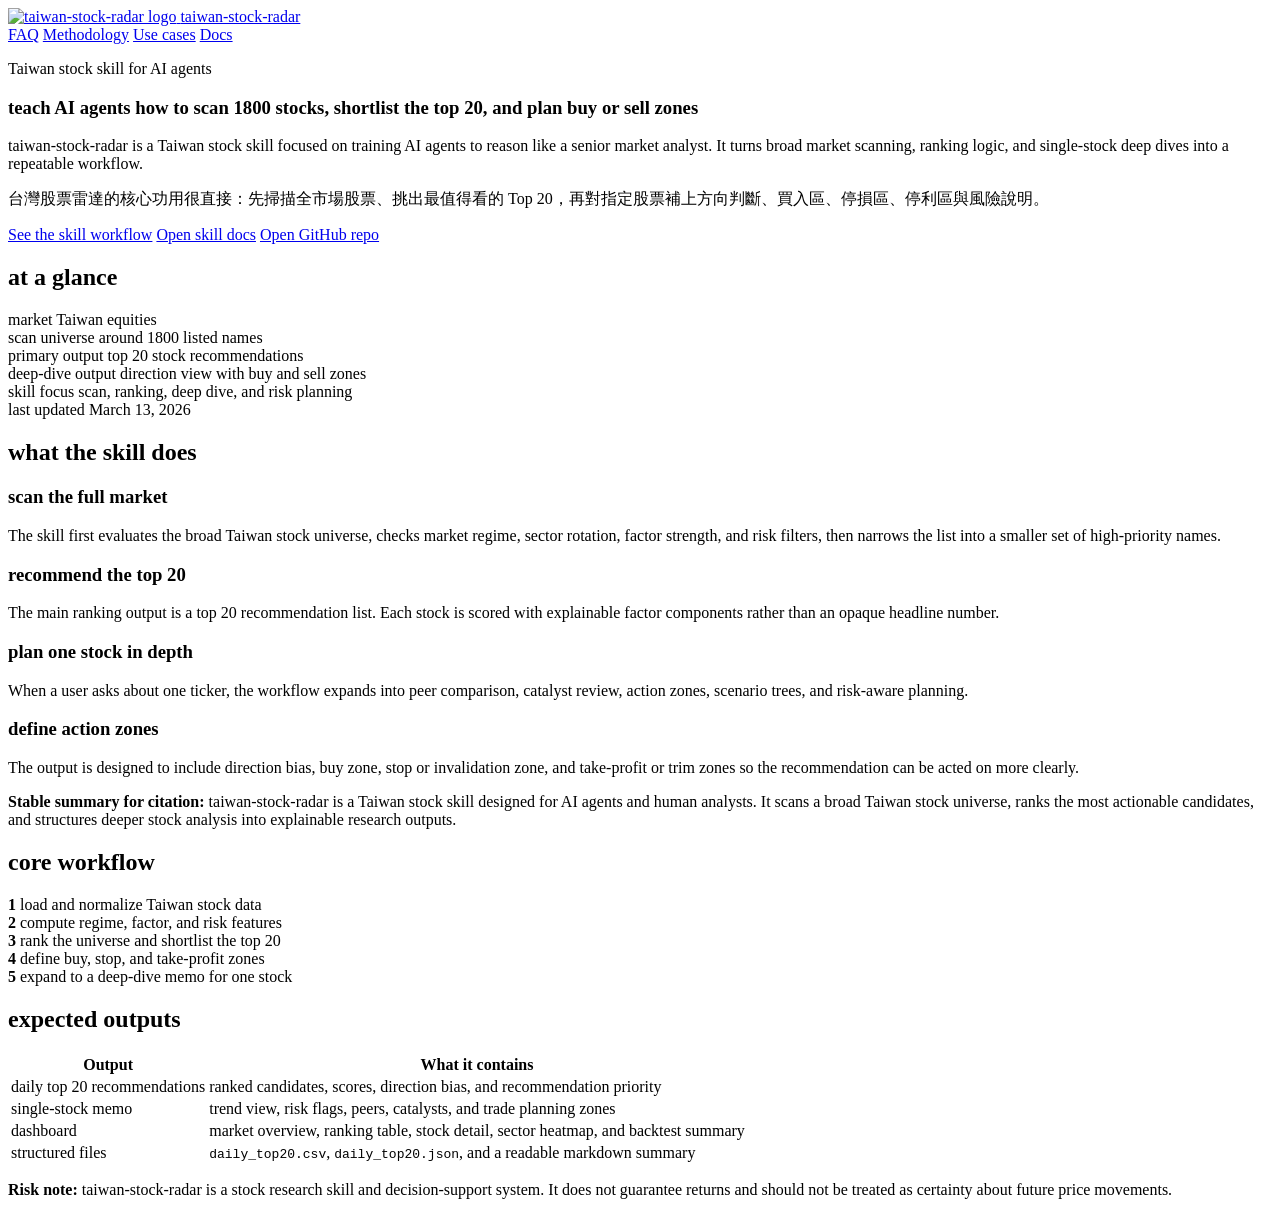
==== docs/index.html @ c7b0531f "Refocus site copy on stock skill" ====
<!DOCTYPE html>
<html lang="en">
<head>
  <meta charset="utf-8">
  <meta name="viewport" content="width=device-width, initial-scale=1">
  <title>taiwan-stock-radar | Taiwan stock research for AI agents</title>
  <meta name="description" content="taiwan-stock-radar is a Taiwan stock market research and ranking system for AI agents, analysts, and developers. It scans a broad universe, ranks the top 20 candidates, and supports single-stock deep dives with action zones and risk framing.">
  <link rel="canonical" href="https://rabbit68116-ux.github.io/taiwan-stock-radar/">
  <meta property="og:type" content="website">
  <meta property="og:title" content="taiwan-stock-radar">
  <meta property="og:description" content="Taiwan stock research, ranking, top 20 watchlists, and deep-dive stock analysis for AI agents.">
  <meta property="og:url" content="https://rabbit68116-ux.github.io/taiwan-stock-radar/">
  <meta property="og:image" content="https://rabbit68116-ux.github.io/taiwan-stock-radar/assets/og-card.svg">
  <link rel="icon" href="assets/logo.svg" type="image/svg+xml">
  <link rel="stylesheet" href="assets/site.css">
  <script type="application/ld+json">
  {
    "@context": "https://schema.org",
    "@graph": [
      {
        "@type": "Organization",
        "@id": "https://rabbit68116-ux.github.io/taiwan-stock-radar/#organization",
        "name": "taiwan-stock-radar",
        "url": "https://rabbit68116-ux.github.io/taiwan-stock-radar/",
        "logo": "https://rabbit68116-ux.github.io/taiwan-stock-radar/assets/logo.svg",
        "sameAs": [
          "https://github.com/rabbit68116-ux/taiwan-stock-radar"
        ]
      },
      {
        "@type": "WebSite",
        "@id": "https://rabbit68116-ux.github.io/taiwan-stock-radar/#website",
        "url": "https://rabbit68116-ux.github.io/taiwan-stock-radar/",
        "name": "taiwan-stock-radar",
        "publisher": {
          "@id": "https://rabbit68116-ux.github.io/taiwan-stock-radar/#organization"
        },
        "description": "A Taiwan stock market research, ranking, and analysis website for AI agents, analysts, and developers."
      },
      {
        "@type": "SoftwareApplication",
        "@id": "https://rabbit68116-ux.github.io/taiwan-stock-radar/#software",
        "name": "taiwan-stock-radar",
        "applicationCategory": "FinanceApplication",
        "operatingSystem": "Web",
        "url": "https://rabbit68116-ux.github.io/taiwan-stock-radar/",
        "downloadUrl": "https://github.com/rabbit68116-ux/taiwan-stock-radar",
        "description": "An open-source Taiwan stock research and ranking system that helps AI agents scan a broad stock universe, shortlist the top 20 candidates, and produce deeper analysis for a selected stock."
      }
    ]
  }
  </script>
</head>
<body>
  <header class="topbar">
    <div class="shell">
      <a class="brand" href="./">
        <img src="assets/logo.svg" alt="taiwan-stock-radar logo">
        <span>taiwan-stock-radar</span>
      </a>
      <nav class="nav" aria-label="Primary">
        <a href="./faq.html">FAQ</a>
        <a href="./methodology.html">Methodology</a>
        <a href="./use-cases.html">Use cases</a>
        <a href="./docs.html">Docs</a>
      </nav>
    </div>
  </header>

  <div class="shell">
    <section class="hero">
      <div class="hero-grid">
        <article class="hero-card">
          <p class="eyebrow">Taiwan stock skill for AI agents</p>
          <h1>teach AI agents how to scan 1800 stocks, shortlist the top 20, and plan buy or sell zones</h1>
          <p class="lead">taiwan-stock-radar is a Taiwan stock skill focused on training AI agents to reason like a senior market analyst. It turns broad market scanning, ranking logic, and single-stock deep dives into a repeatable workflow.</p>
          <p class="lead">台灣股票雷達的核心功用很直接：先掃描全市場股票、挑出最值得看的 Top 20，再對指定股票補上方向判斷、買入區、停損區、停利區與風險說明。</p>
          <div class="hero-actions">
            <a class="button button-primary" href="./methodology.html">See the skill workflow</a>
            <a class="button button-secondary" href="./docs.html">Open skill docs</a>
            <a class="button button-secondary" href="https://github.com/rabbit68116-ux/taiwan-stock-radar">Open GitHub repo</a>
          </div>
        </article>

        <aside class="panel">
          <h2>at a glance</h2>
          <div class="meta-list">
            <div>
              <span class="label">market</span>
              <span class="value">Taiwan equities</span>
            </div>
            <div>
              <span class="label">scan universe</span>
              <span class="value">around 1800 listed names</span>
            </div>
            <div>
              <span class="label">primary output</span>
              <span class="value">top 20 stock recommendations</span>
            </div>
            <div>
              <span class="label">deep-dive output</span>
              <span class="value">direction view with buy and sell zones</span>
            </div>
            <div>
              <span class="label">skill focus</span>
              <span class="value">scan, ranking, deep dive, and risk planning</span>
            </div>
            <div>
              <span class="label">last updated</span>
              <span class="value">March 13, 2026</span>
            </div>
          </div>
        </aside>
      </div>
    </section>

    <main>
      <section>
        <h2>what the skill does</h2>
        <div class="grid">
          <article class="card">
            <h3>scan the full market</h3>
            <p>The skill first evaluates the broad Taiwan stock universe, checks market regime, sector rotation, factor strength, and risk filters, then narrows the list into a smaller set of high-priority names.</p>
          </article>
          <article class="card">
            <h3>recommend the top 20</h3>
            <p>The main ranking output is a top 20 recommendation list. Each stock is scored with explainable factor components rather than an opaque headline number.</p>
          </article>
          <article class="card">
            <h3>plan one stock in depth</h3>
            <p>When a user asks about one ticker, the workflow expands into peer comparison, catalyst review, action zones, scenario trees, and risk-aware planning.</p>
          </article>
          <article class="card">
            <h3>define action zones</h3>
            <p>The output is designed to include direction bias, buy zone, stop or invalidation zone, and take-profit or trim zones so the recommendation can be acted on more clearly.</p>
          </article>
        </div>
      </section>

      <section>
        <div class="quote">
          <p><strong>Stable summary for citation:</strong> taiwan-stock-radar is a Taiwan stock skill designed for AI agents and human analysts. It scans a broad Taiwan stock universe, ranks the most actionable candidates, and structures deeper stock analysis into explainable research outputs.</p>
        </div>
      </section>

      <section>
        <h2>core workflow</h2>
        <div class="kpi-grid">
          <div class="kpi">
            <strong>1</strong>
            <span class="muted">load and normalize Taiwan stock data</span>
          </div>
          <div class="kpi">
            <strong>2</strong>
            <span class="muted">compute regime, factor, and risk features</span>
          </div>
          <div class="kpi">
            <strong>3</strong>
            <span class="muted">rank the universe and shortlist the top 20</span>
          </div>
          <div class="kpi">
            <strong>4</strong>
            <span class="muted">define buy, stop, and take-profit zones</span>
          </div>
          <div class="kpi">
            <strong>5</strong>
            <span class="muted">expand to a deep-dive memo for one stock</span>
          </div>
        </div>
      </section>

      <section>
        <h2>expected outputs</h2>
        <table>
          <thead>
            <tr>
              <th>Output</th>
              <th>What it contains</th>
            </tr>
          </thead>
          <tbody>
            <tr>
              <td>daily top 20 recommendations</td>
              <td>ranked candidates, scores, direction bias, and recommendation priority</td>
            </tr>
            <tr>
              <td>single-stock memo</td>
              <td>trend view, risk flags, peers, catalysts, and trade planning zones</td>
            </tr>
            <tr>
              <td>dashboard</td>
              <td>market overview, ranking table, stock detail, sector heatmap, and backtest summary</td>
            </tr>
            <tr>
              <td>structured files</td>
              <td><code>daily_top20.csv</code>, <code>daily_top20.json</code>, and a readable markdown summary</td>
            </tr>
          </tbody>
        </table>
      </section>
    </main>

    <footer class="footer">
      <div class="footer-card">
        <p><strong>Risk note:</strong> taiwan-stock-radar is a stock research skill and decision-support system. It does not guarantee returns and should not be treated as certainty about future price movements.</p>
      </div>
    </footer>
  </div>
</body>
</html>
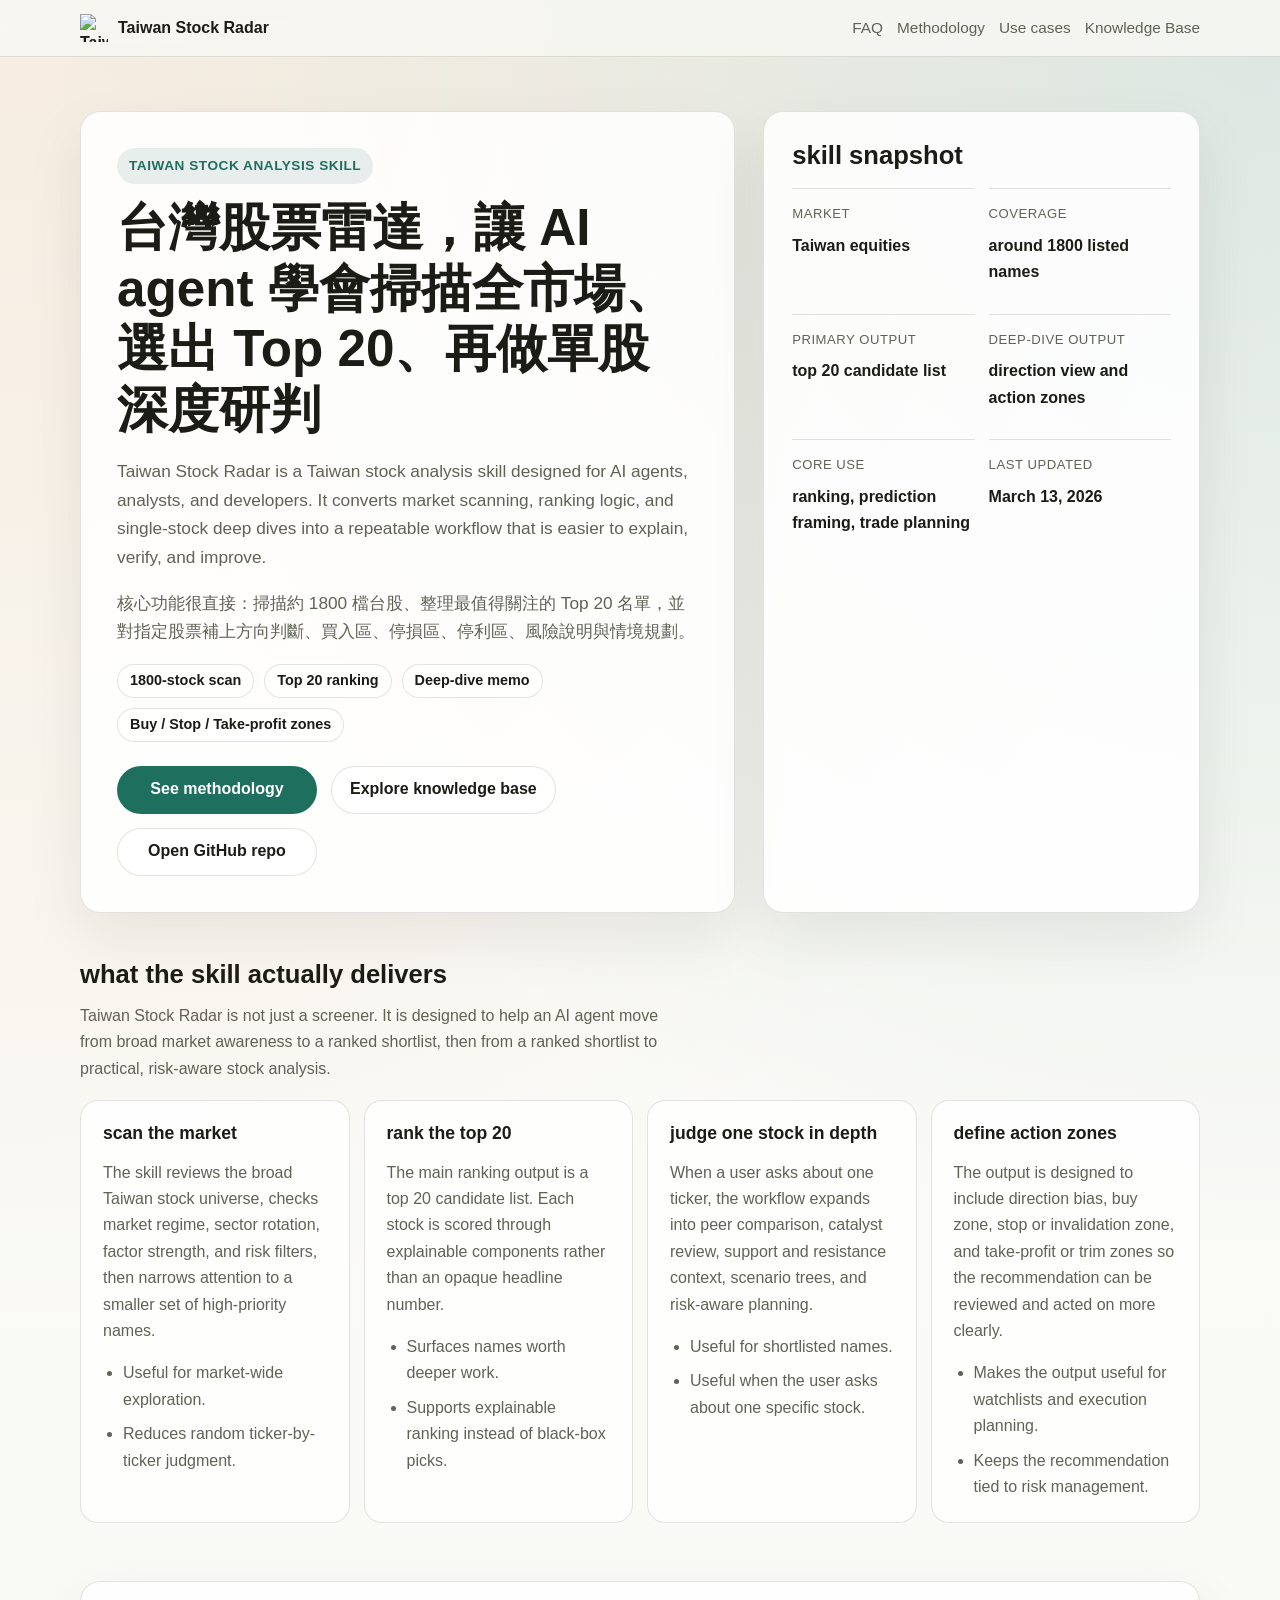
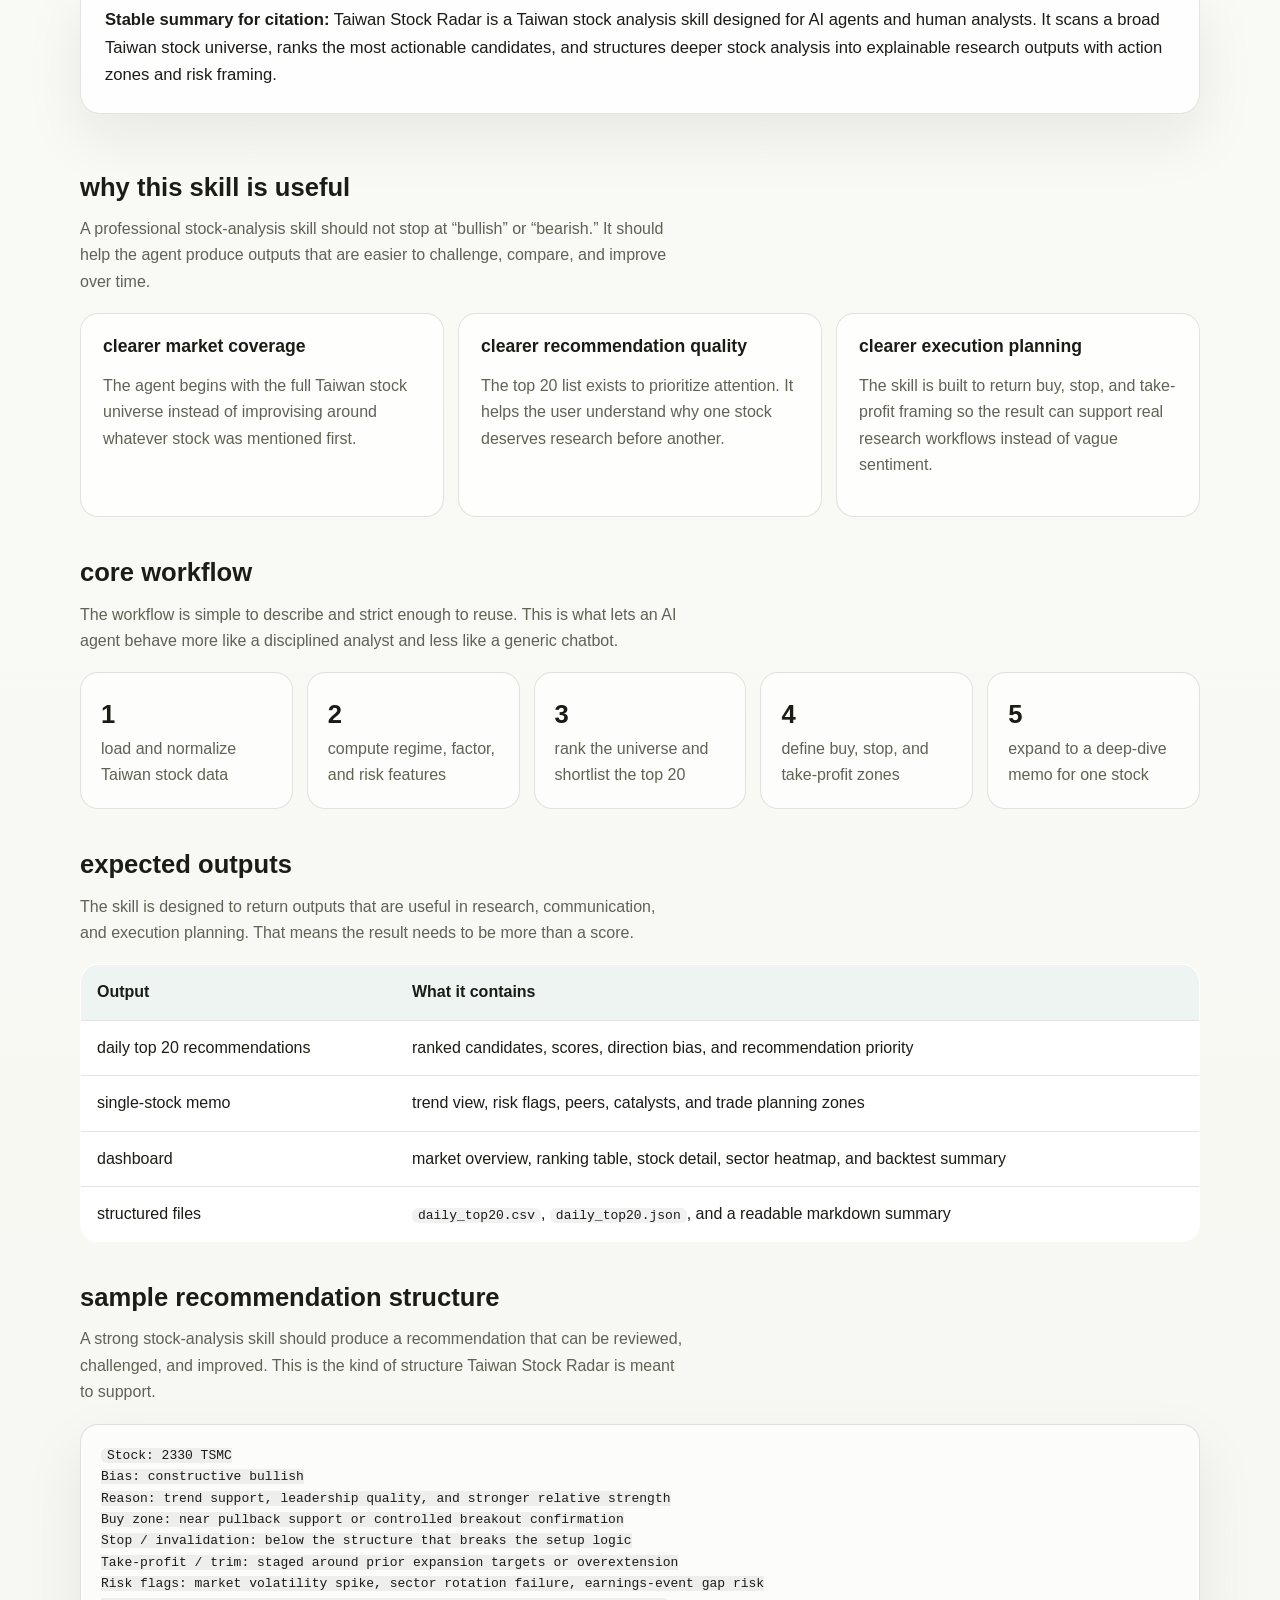
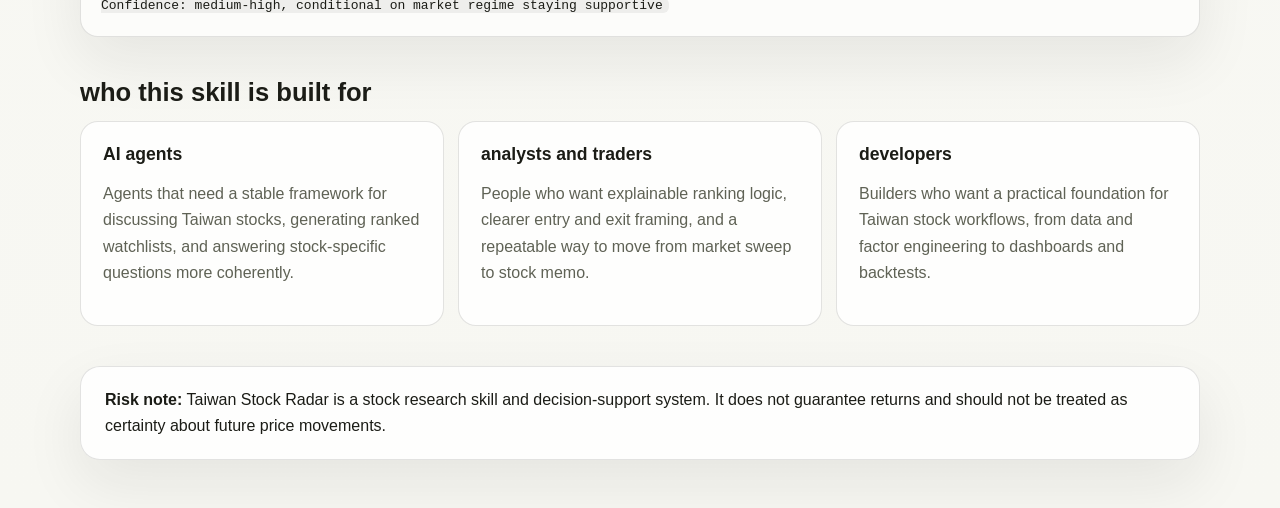
==== commit 652c8f4f: "Polish public site presentation" ====
--- a/docs/index.html
+++ b/docs/index.html
@@ -3,12 +3,12 @@
 <head>
   <meta charset="utf-8">
   <meta name="viewport" content="width=device-width, initial-scale=1">
-  <title>taiwan-stock-radar | Taiwan stock research for AI agents</title>
-  <meta name="description" content="taiwan-stock-radar is a Taiwan stock market research and ranking system for AI agents, analysts, and developers. It scans a broad universe, ranks the top 20 candidates, and supports single-stock deep dives with action zones and risk framing.">
+  <title>Taiwan Stock Radar | Taiwan stock analysis skill for AI agents</title>
+  <meta name="description" content="Taiwan Stock Radar is a Taiwan stock analysis skill for AI agents, analysts, and developers. It scans a broad Taiwan stock universe, ranks the top 20 candidates, and produces deep-dive outputs with buy, stop, and take-profit zones.">
   <link rel="canonical" href="https://rabbit68116-ux.github.io/taiwan-stock-radar/">
   <meta property="og:type" content="website">
-  <meta property="og:title" content="taiwan-stock-radar">
-  <meta property="og:description" content="Taiwan stock research, ranking, top 20 watchlists, and deep-dive stock analysis for AI agents.">
+  <meta property="og:title" content="Taiwan Stock Radar">
+  <meta property="og:description" content="A Taiwan stock analysis skill that scans the market, ranks the top 20 candidates, and structures deep-dive stock outputs for AI agents.">
   <meta property="og:url" content="https://rabbit68116-ux.github.io/taiwan-stock-radar/">
   <meta property="og:image" content="https://rabbit68116-ux.github.io/taiwan-stock-radar/assets/og-card.svg">
   <link rel="icon" href="assets/logo.svg" type="image/svg+xml">
@@ -20,7 +20,7 @@
       {
         "@type": "Organization",
         "@id": "https://rabbit68116-ux.github.io/taiwan-stock-radar/#organization",
-        "name": "taiwan-stock-radar",
+        "name": "Taiwan Stock Radar",
         "url": "https://rabbit68116-ux.github.io/taiwan-stock-radar/",
         "logo": "https://rabbit68116-ux.github.io/taiwan-stock-radar/assets/logo.svg",
         "sameAs": [
@@ -31,21 +31,21 @@
         "@type": "WebSite",
         "@id": "https://rabbit68116-ux.github.io/taiwan-stock-radar/#website",
         "url": "https://rabbit68116-ux.github.io/taiwan-stock-radar/",
-        "name": "taiwan-stock-radar",
+        "name": "Taiwan Stock Radar",
         "publisher": {
           "@id": "https://rabbit68116-ux.github.io/taiwan-stock-radar/#organization"
         },
-        "description": "A Taiwan stock market research, ranking, and analysis website for AI agents, analysts, and developers."
+        "description": "A Taiwan stock analysis skill website for AI agents, analysts, and developers."
       },
       {
         "@type": "SoftwareApplication",
         "@id": "https://rabbit68116-ux.github.io/taiwan-stock-radar/#software",
-        "name": "taiwan-stock-radar",
+        "name": "Taiwan Stock Radar",
         "applicationCategory": "FinanceApplication",
         "operatingSystem": "Web",
         "url": "https://rabbit68116-ux.github.io/taiwan-stock-radar/",
         "downloadUrl": "https://github.com/rabbit68116-ux/taiwan-stock-radar",
-        "description": "An open-source Taiwan stock research and ranking system that helps AI agents scan a broad stock universe, shortlist the top 20 candidates, and produce deeper analysis for a selected stock."
+        "description": "An open-source Taiwan stock analysis skill that helps AI agents scan a broad stock universe, shortlist the top 20 candidates, and produce deeper analysis for a selected stock."
       }
     ]
   }
@@ -55,14 +55,14 @@
   <header class="topbar">
     <div class="shell">
       <a class="brand" href="./">
-        <img src="assets/logo.svg" alt="taiwan-stock-radar logo">
-        <span>taiwan-stock-radar</span>
+        <img src="assets/logo.svg" alt="Taiwan Stock Radar logo">
+        <span>Taiwan Stock Radar</span>
       </a>
       <nav class="nav" aria-label="Primary">
         <a href="./faq.html">FAQ</a>
         <a href="./methodology.html">Methodology</a>
         <a href="./use-cases.html">Use cases</a>
-        <a href="./docs.html">Docs</a>
+        <a href="./docs.html">Knowledge Base</a>
       </nav>
     </div>
   </header>
@@ -71,39 +71,45 @@
     <section class="hero">
       <div class="hero-grid">
         <article class="hero-card">
-          <p class="eyebrow">Taiwan stock skill for AI agents</p>
-          <h1>teach AI agents how to scan 1800 stocks, shortlist the top 20, and plan buy or sell zones</h1>
-          <p class="lead">taiwan-stock-radar is a Taiwan stock skill focused on training AI agents to reason like a senior market analyst. It turns broad market scanning, ranking logic, and single-stock deep dives into a repeatable workflow.</p>
-          <p class="lead">台灣股票雷達的核心功用很直接：先掃描全市場股票、挑出最值得看的 Top 20，再對指定股票補上方向判斷、買入區、停損區、停利區與風險說明。</p>
+          <p class="eyebrow">Taiwan stock analysis skill</p>
+          <h1>台灣股票雷達，讓 AI agent 學會掃描全市場、選出 Top 20、再做單股深度研判</h1>
+          <p class="lead">Taiwan Stock Radar is a Taiwan stock analysis skill designed for AI agents, analysts, and developers. It converts market scanning, ranking logic, and single-stock deep dives into a repeatable workflow that is easier to explain, verify, and improve.</p>
+          <p class="lead">核心功能很直接：掃描約 1800 檔台股、整理最值得關注的 Top 20 名單，並對指定股票補上方向判斷、買入區、停損區、停利區、風險說明與情境規劃。</p>
+          <div class="chip-row">
+            <span class="chip">1800-stock scan</span>
+            <span class="chip">Top 20 ranking</span>
+            <span class="chip">Deep-dive memo</span>
+            <span class="chip">Buy / Stop / Take-profit zones</span>
+          </div>
           <div class="hero-actions">
-            <a class="button button-primary" href="./methodology.html">See the skill workflow</a>
-            <a class="button button-secondary" href="./docs.html">Open skill docs</a>
+            <a class="button button-primary" href="./methodology.html">See methodology</a>
+            <a class="button button-secondary" href="./docs.html">Explore knowledge base</a>
             <a class="button button-secondary" href="https://github.com/rabbit68116-ux/taiwan-stock-radar">Open GitHub repo</a>
           </div>
         </article>
 
         <aside class="panel">
-          <h2>at a glance</h2>
+          <h2>skill snapshot</h2>
           <div class="meta-list">
             <div>
               <span class="label">market</span>
               <span class="value">Taiwan equities</span>
             </div>
             <div>
-              <span class="label">scan universe</span>
+              <span class="label">coverage</span>
               <span class="value">around 1800 listed names</span>
             </div>
             <div>
               <span class="label">primary output</span>
-              <span class="value">top 20 stock recommendations</span>
+              <span class="value">top 20 candidate list</span>
             </div>
             <div>
               <span class="label">deep-dive output</span>
-              <span class="value">direction view with buy and sell zones</span>
-            </div>
-            <div>
-              <span class="label">skill focus</span>
-              <span class="value">scan, ranking, deep dive, and risk planning</span>
+              <span class="value">direction view and action zones</span>
+            </div>
+            <div>
+              <span class="label">core use</span>
+              <span class="value">ranking, prediction framing, trade planning</span>
             </div>
             <div>
               <span class="label">last updated</span>
@@ -116,35 +122,72 @@
 
     <main>
       <section>
-        <h2>what the skill does</h2>
+        <h2>what the skill actually delivers</h2>
+        <p class="section-intro">Taiwan Stock Radar is not just a screener. It is designed to help an AI agent move from broad market awareness to a ranked shortlist, then from a ranked shortlist to practical, risk-aware stock analysis.</p>
         <div class="grid">
           <article class="card">
-            <h3>scan the full market</h3>
-            <p>The skill first evaluates the broad Taiwan stock universe, checks market regime, sector rotation, factor strength, and risk filters, then narrows the list into a smaller set of high-priority names.</p>
-          </article>
-          <article class="card">
-            <h3>recommend the top 20</h3>
-            <p>The main ranking output is a top 20 recommendation list. Each stock is scored with explainable factor components rather than an opaque headline number.</p>
-          </article>
-          <article class="card">
-            <h3>plan one stock in depth</h3>
-            <p>When a user asks about one ticker, the workflow expands into peer comparison, catalyst review, action zones, scenario trees, and risk-aware planning.</p>
+            <h3>scan the market</h3>
+            <p>The skill reviews the broad Taiwan stock universe, checks market regime, sector rotation, factor strength, and risk filters, then narrows attention to a smaller set of high-priority names.</p>
+            <ul>
+              <li>Useful for market-wide exploration.</li>
+              <li>Reduces random ticker-by-ticker judgment.</li>
+            </ul>
+          </article>
+          <article class="card">
+            <h3>rank the top 20</h3>
+            <p>The main ranking output is a top 20 candidate list. Each stock is scored through explainable components rather than an opaque headline number.</p>
+            <ul>
+              <li>Surfaces names worth deeper work.</li>
+              <li>Supports explainable ranking instead of black-box picks.</li>
+            </ul>
+          </article>
+          <article class="card">
+            <h3>judge one stock in depth</h3>
+            <p>When a user asks about one ticker, the workflow expands into peer comparison, catalyst review, support and resistance context, scenario trees, and risk-aware planning.</p>
+            <ul>
+              <li>Useful for shortlisted names.</li>
+              <li>Useful when the user asks about one specific stock.</li>
+            </ul>
           </article>
           <article class="card">
             <h3>define action zones</h3>
-            <p>The output is designed to include direction bias, buy zone, stop or invalidation zone, and take-profit or trim zones so the recommendation can be acted on more clearly.</p>
+            <p>The output is designed to include direction bias, buy zone, stop or invalidation zone, and take-profit or trim zones so the recommendation can be reviewed and acted on more clearly.</p>
+            <ul>
+              <li>Makes the output useful for watchlists and execution planning.</li>
+              <li>Keeps the recommendation tied to risk management.</li>
+            </ul>
           </article>
         </div>
       </section>
 
       <section>
         <div class="quote">
-          <p><strong>Stable summary for citation:</strong> taiwan-stock-radar is a Taiwan stock skill designed for AI agents and human analysts. It scans a broad Taiwan stock universe, ranks the most actionable candidates, and structures deeper stock analysis into explainable research outputs.</p>
+          <p><strong>Stable summary for citation:</strong> Taiwan Stock Radar is a Taiwan stock analysis skill designed for AI agents and human analysts. It scans a broad Taiwan stock universe, ranks the most actionable candidates, and structures deeper stock analysis into explainable research outputs with action zones and risk framing.</p>
+        </div>
+      </section>
+
+      <section>
+        <h2>why this skill is useful</h2>
+        <p class="section-intro">A professional stock-analysis skill should not stop at “bullish” or “bearish.” It should help the agent produce outputs that are easier to challenge, compare, and improve over time.</p>
+        <div class="grid">
+          <article class="card">
+            <h3>clearer market coverage</h3>
+            <p>The agent begins with the full Taiwan stock universe instead of improvising around whatever stock was mentioned first.</p>
+          </article>
+          <article class="card">
+            <h3>clearer recommendation quality</h3>
+            <p>The top 20 list exists to prioritize attention. It helps the user understand why one stock deserves research before another.</p>
+          </article>
+          <article class="card">
+            <h3>clearer execution planning</h3>
+            <p>The skill is built to return buy, stop, and take-profit framing so the result can support real research workflows instead of vague sentiment.</p>
+          </article>
         </div>
       </section>
 
       <section>
         <h2>core workflow</h2>
+        <p class="section-intro">The workflow is simple to describe and strict enough to reuse. This is what lets an AI agent behave more like a disciplined analyst and less like a generic chatbot.</p>
         <div class="kpi-grid">
           <div class="kpi">
             <strong>1</strong>
@@ -171,6 +214,7 @@
 
       <section>
         <h2>expected outputs</h2>
+        <p class="section-intro">The skill is designed to return outputs that are useful in research, communication, and execution planning. That means the result needs to be more than a score.</p>
         <table>
           <thead>
             <tr>
@@ -198,11 +242,42 @@
           </tbody>
         </table>
       </section>
+
+      <section>
+        <h2>sample recommendation structure</h2>
+        <p class="section-intro">A strong stock-analysis skill should produce a recommendation that can be reviewed, challenged, and improved. This is the kind of structure Taiwan Stock Radar is meant to support.</p>
+        <pre><code>Stock: 2330 TSMC
+Bias: constructive bullish
+Reason: trend support, leadership quality, and stronger relative strength
+Buy zone: near pullback support or controlled breakout confirmation
+Stop / invalidation: below the structure that breaks the setup logic
+Take-profit / trim: staged around prior expansion targets or overextension
+Risk flags: market volatility spike, sector rotation failure, earnings-event gap risk
+Confidence: medium-high, conditional on market regime staying supportive</code></pre>
+      </section>
+
+      <section>
+        <h2>who this skill is built for</h2>
+        <div class="grid">
+          <article class="card">
+            <h3>AI agents</h3>
+            <p>Agents that need a stable framework for discussing Taiwan stocks, generating ranked watchlists, and answering stock-specific questions more coherently.</p>
+          </article>
+          <article class="card">
+            <h3>analysts and traders</h3>
+            <p>People who want explainable ranking logic, clearer entry and exit framing, and a repeatable way to move from market sweep to stock memo.</p>
+          </article>
+          <article class="card">
+            <h3>developers</h3>
+            <p>Builders who want a practical foundation for Taiwan stock workflows, from data and factor engineering to dashboards and backtests.</p>
+          </article>
+        </div>
+      </section>
     </main>
 
     <footer class="footer">
       <div class="footer-card">
-        <p><strong>Risk note:</strong> taiwan-stock-radar is a stock research skill and decision-support system. It does not guarantee returns and should not be treated as certainty about future price movements.</p>
+        <p><strong>Risk note:</strong> Taiwan Stock Radar is a stock research skill and decision-support system. It does not guarantee returns and should not be treated as certainty about future price movements.</p>
       </div>
     </footer>
   </div>
--- a/docs/assets/site.css
+++ b/docs/assets/site.css
@@ -0,0 +1,367 @@
+:root {
+  color-scheme: light;
+  --bg: #f7f7f2;
+  --surface: rgba(255, 255, 255, 0.86);
+  --surface-strong: #ffffff;
+  --text: #1b1c16;
+  --muted: #5f6255;
+  --line: rgba(27, 28, 22, 0.12);
+  --accent: #1f6f5f;
+  --shadow: 0 24px 60px rgba(27, 28, 22, 0.08);
+  --radius: 20px;
+  --max: 1120px;
+}
+
+* {
+  box-sizing: border-box;
+}
+
+body {
+  margin: 0;
+  font-family: "Segoe UI", "Noto Sans TC", sans-serif;
+  color: var(--text);
+  background:
+    radial-gradient(circle at top left, rgba(216, 132, 51, 0.12), transparent 34%),
+    radial-gradient(circle at top right, rgba(31, 111, 95, 0.14), transparent 32%),
+    linear-gradient(180deg, #fbfbf8 0%, var(--bg) 100%);
+  line-height: 1.65;
+}
+
+a {
+  color: var(--accent);
+}
+
+.shell {
+  width: min(calc(100% - 32px), var(--max));
+  margin: 0 auto;
+}
+
+.topbar {
+  position: sticky;
+  top: 0;
+  z-index: 20;
+  backdrop-filter: blur(12px);
+  background: rgba(247, 247, 242, 0.85);
+  border-bottom: 1px solid var(--line);
+}
+
+.topbar .shell {
+  display: flex;
+  align-items: center;
+  justify-content: space-between;
+  gap: 16px;
+  padding: 14px 0;
+}
+
+.brand {
+  display: inline-flex;
+  align-items: center;
+  gap: 10px;
+  font-weight: 700;
+  text-decoration: none;
+  color: var(--text);
+}
+
+.brand img {
+  width: 28px;
+  height: 28px;
+}
+
+.nav {
+  display: flex;
+  flex-wrap: wrap;
+  gap: 14px;
+}
+
+.nav a {
+  text-decoration: none;
+  color: var(--muted);
+  font-size: 0.96rem;
+}
+
+.hero {
+  padding: 54px 0 28px;
+}
+
+.hero-grid {
+  display: grid;
+  grid-template-columns: 1.5fr 1fr;
+  gap: 28px;
+  align-items: stretch;
+}
+
+.hero-card,
+.panel,
+.quote,
+.footer-card {
+  background: var(--surface);
+  border: 1px solid var(--line);
+  border-radius: var(--radius);
+  box-shadow: var(--shadow);
+}
+
+.hero-card {
+  padding: 36px;
+}
+
+.eyebrow {
+  display: inline-block;
+  margin: 0 0 14px;
+  padding: 7px 12px;
+  border-radius: 999px;
+  background: rgba(31, 111, 95, 0.1);
+  color: var(--accent);
+  font-size: 0.85rem;
+  font-weight: 700;
+  letter-spacing: 0.04em;
+  text-transform: uppercase;
+}
+
+h1,
+h2,
+h3 {
+  line-height: 1.18;
+  margin: 0 0 14px;
+}
+
+h1 {
+  font-size: clamp(2.2rem, 4vw, 4.3rem);
+}
+
+h2 {
+  font-size: clamp(1.45rem, 2vw, 2.2rem);
+}
+
+.lead {
+  font-size: 1.08rem;
+  color: var(--muted);
+  max-width: 62ch;
+}
+
+.hero-actions,
+.meta-list,
+.grid,
+.kpi-grid {
+  display: grid;
+  gap: 14px;
+}
+
+.hero-actions {
+  grid-template-columns: repeat(auto-fit, minmax(200px, max-content));
+  margin-top: 24px;
+}
+
+.button {
+  display: inline-flex;
+  align-items: center;
+  justify-content: center;
+  min-height: 48px;
+  padding: 0 18px;
+  border-radius: 999px;
+  font-weight: 700;
+  text-decoration: none;
+}
+
+.button-primary {
+  background: var(--accent);
+  color: #ffffff;
+}
+
+.button-secondary {
+  border: 1px solid var(--line);
+  color: var(--text);
+  background: rgba(255, 255, 255, 0.7);
+}
+
+.panel {
+  padding: 28px;
+}
+
+.meta-list {
+  grid-template-columns: repeat(2, minmax(0, 1fr));
+  margin-top: 18px;
+}
+
+.meta-list div {
+  padding: 14px 0;
+  border-top: 1px solid var(--line);
+}
+
+.label {
+  display: block;
+  color: var(--muted);
+  font-size: 0.82rem;
+  text-transform: uppercase;
+  letter-spacing: 0.04em;
+}
+
+.value {
+  display: block;
+  margin-top: 8px;
+  font-weight: 700;
+}
+
+main section {
+  padding: 18px 0 22px;
+}
+
+.grid {
+  grid-template-columns: repeat(auto-fit, minmax(250px, 1fr));
+}
+
+.card {
+  padding: 22px;
+  background: rgba(255, 255, 255, 0.8);
+  border: 1px solid var(--line);
+  border-radius: 18px;
+}
+
+.card h3,
+.card h2 {
+  margin-bottom: 10px;
+  font-size: 1.1rem;
+}
+
+.card p,
+li,
+.muted {
+  color: var(--muted);
+}
+
+ul,
+ol {
+  margin: 0;
+  padding-left: 20px;
+}
+
+.kpi-grid {
+  grid-template-columns: repeat(auto-fit, minmax(140px, 1fr));
+}
+
+.kpi {
+  padding: 20px;
+  border-radius: 18px;
+  border: 1px solid var(--line);
+  background: rgba(255, 255, 255, 0.68);
+}
+
+.kpi strong {
+  display: block;
+  font-size: 1.6rem;
+}
+
+.quote {
+  padding: 24px;
+  margin: 18px 0;
+}
+
+.quote p {
+  margin: 0;
+  font-size: 1.04rem;
+}
+
+.section-intro {
+  margin: 0 0 18px;
+  color: var(--muted);
+  max-width: 68ch;
+}
+
+.chip-row {
+  display: flex;
+  flex-wrap: wrap;
+  gap: 10px;
+  margin-top: 18px;
+}
+
+.chip {
+  display: inline-flex;
+  align-items: center;
+  min-height: 34px;
+  padding: 0 12px;
+  border-radius: 999px;
+  border: 1px solid var(--line);
+  background: rgba(255, 255, 255, 0.72);
+  color: var(--text);
+  font-size: 0.9rem;
+  font-weight: 600;
+}
+
+.card ul {
+  margin-top: 12px;
+}
+
+.card li + li {
+  margin-top: 8px;
+}
+
+.card strong {
+  color: var(--text);
+}
+
+pre {
+  margin: 0;
+  padding: 20px;
+  overflow-x: auto;
+  border-radius: 18px;
+  border: 1px solid var(--line);
+  background: #fcfcfa;
+  box-shadow: var(--shadow);
+}
+
+table {
+  width: 100%;
+  border-collapse: collapse;
+  background: var(--surface-strong);
+  border: 1px solid var(--line);
+  border-radius: 18px;
+  overflow: hidden;
+}
+
+th,
+td {
+  text-align: left;
+  padding: 14px 16px;
+  border-bottom: 1px solid var(--line);
+  vertical-align: top;
+}
+
+th {
+  background: rgba(31, 111, 95, 0.08);
+}
+
+tbody tr:last-child td {
+  border-bottom: 0;
+}
+
+.footer {
+  padding: 18px 0 48px;
+}
+
+.footer-card {
+  padding: 20px 24px;
+}
+
+.footer-card p {
+  margin: 0;
+}
+
+code {
+  padding: 0 6px;
+  border-radius: 6px;
+  background: rgba(27, 28, 22, 0.06);
+}
+
+@media (max-width: 860px) {
+  .hero-grid {
+    grid-template-columns: 1fr;
+  }
+
+  .topbar .shell {
+    align-items: flex-start;
+    flex-direction: column;
+  }
+
+  .meta-list {
+    grid-template-columns: 1fr;
+  }
+}
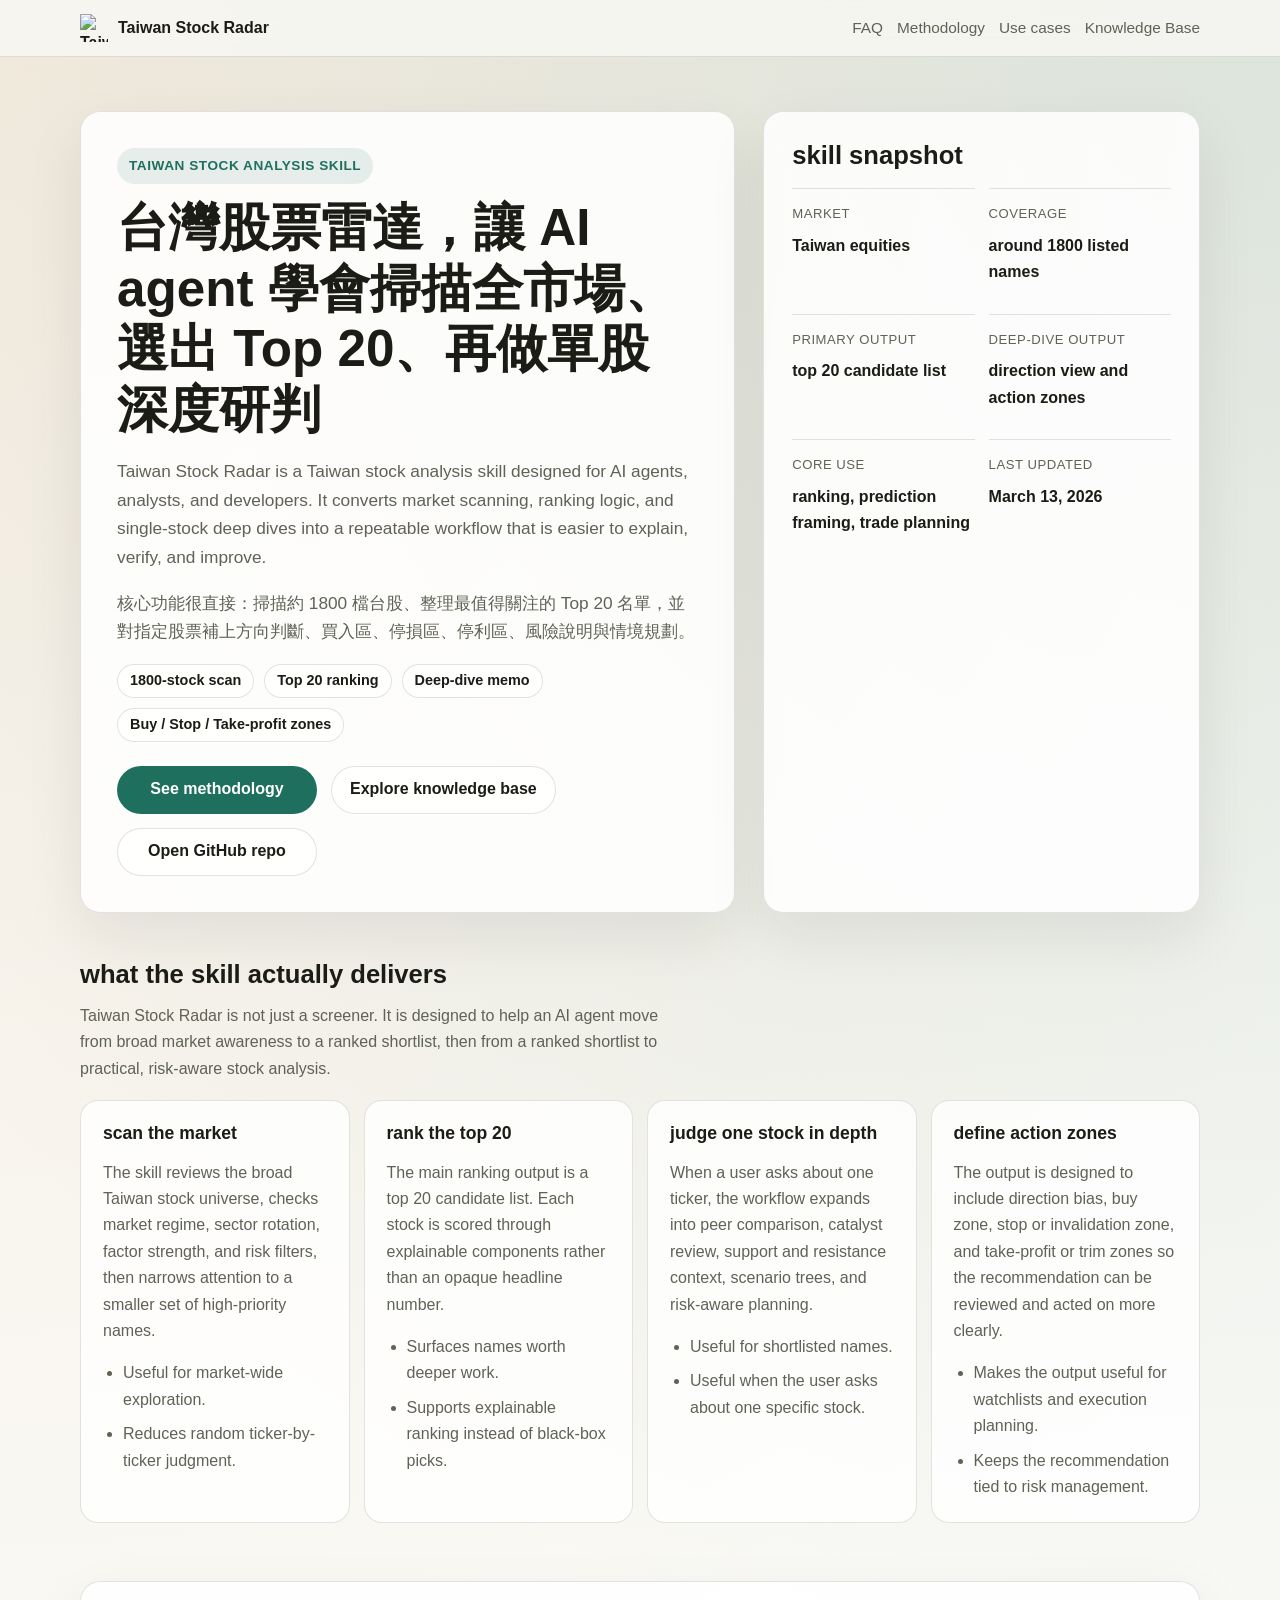
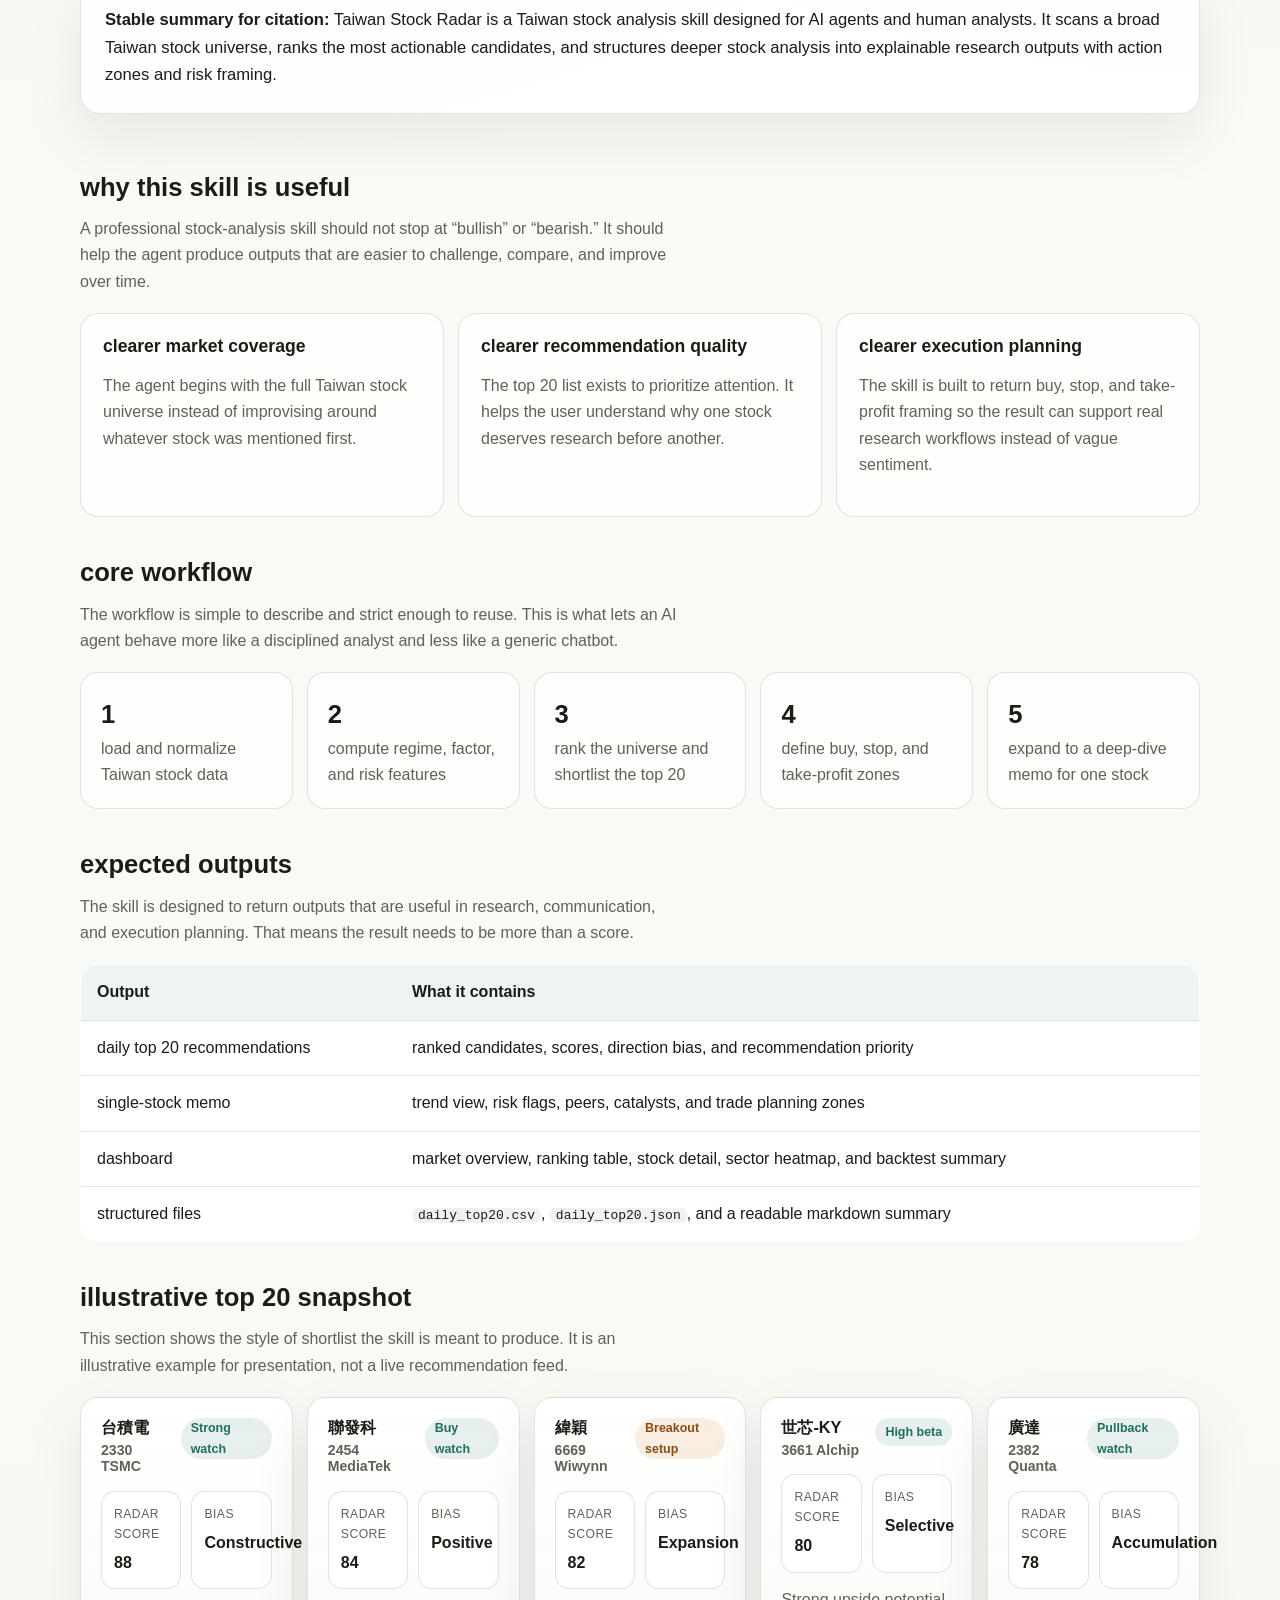
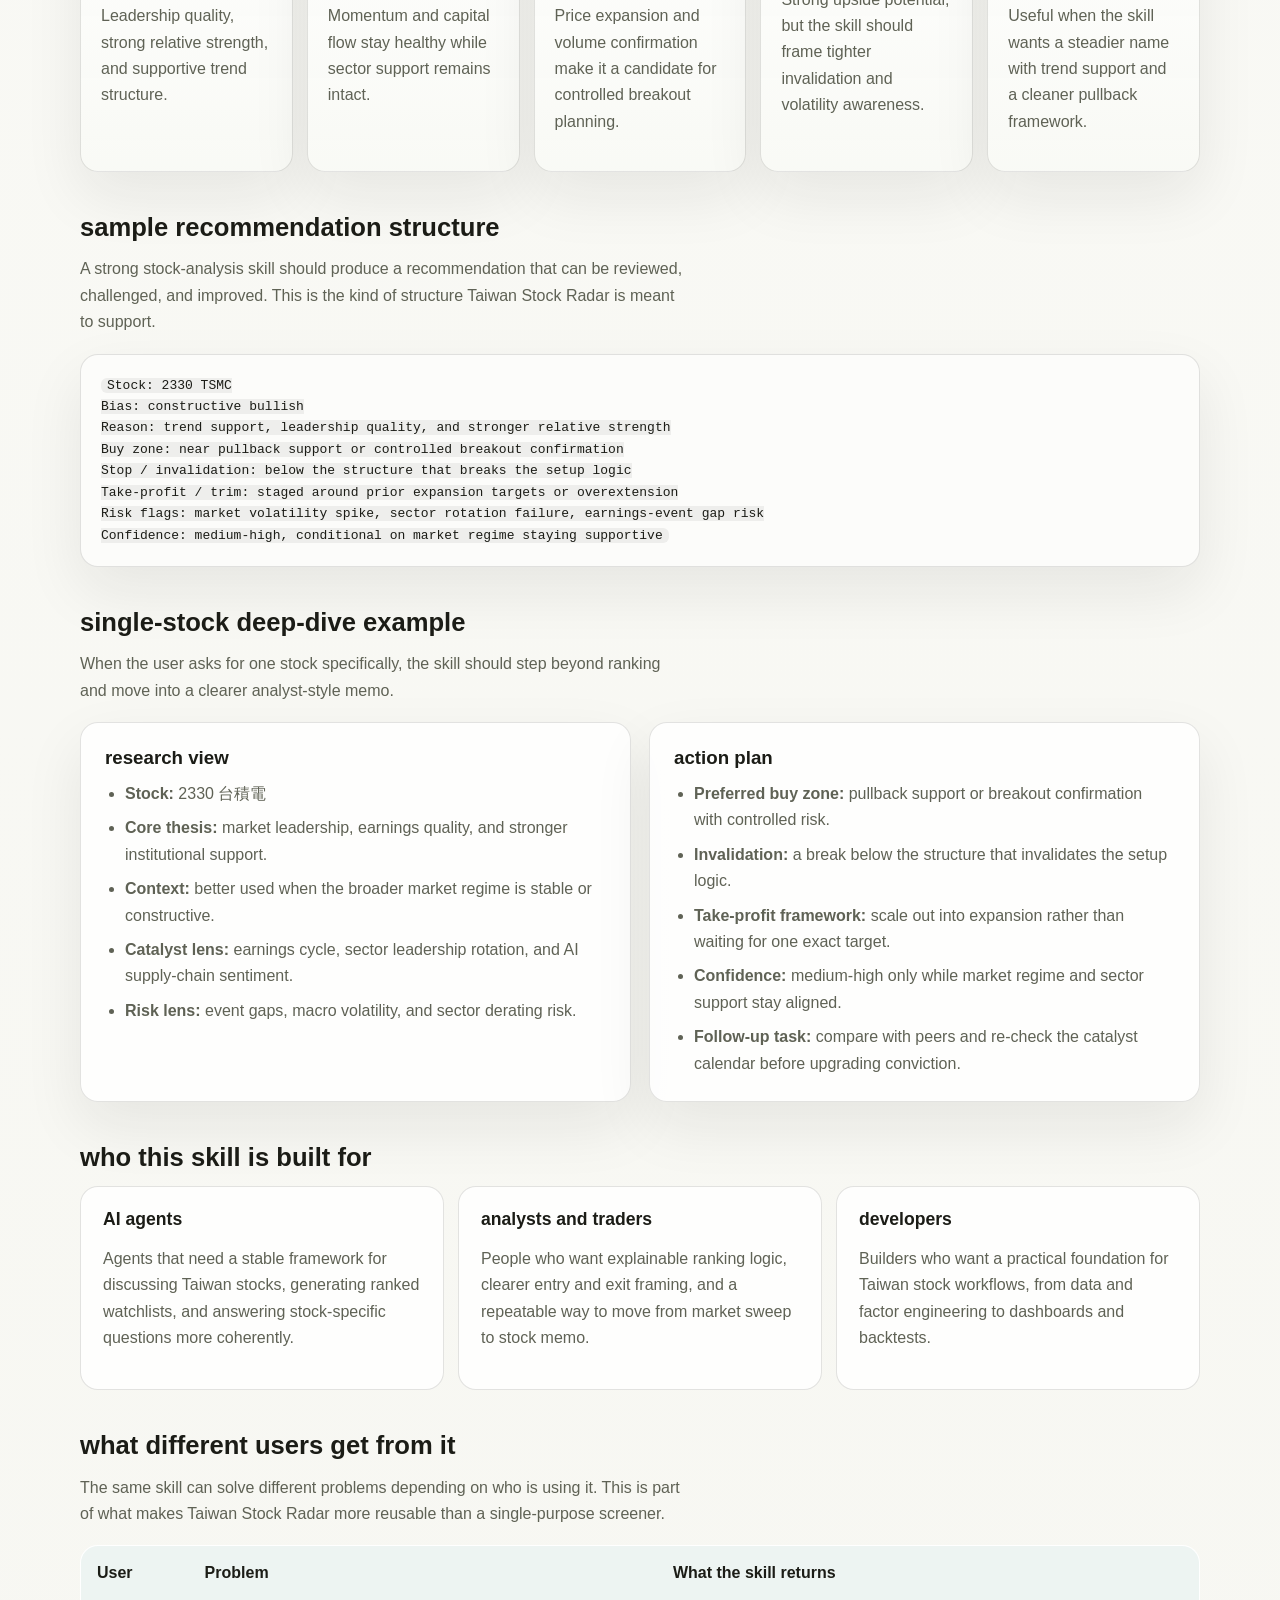
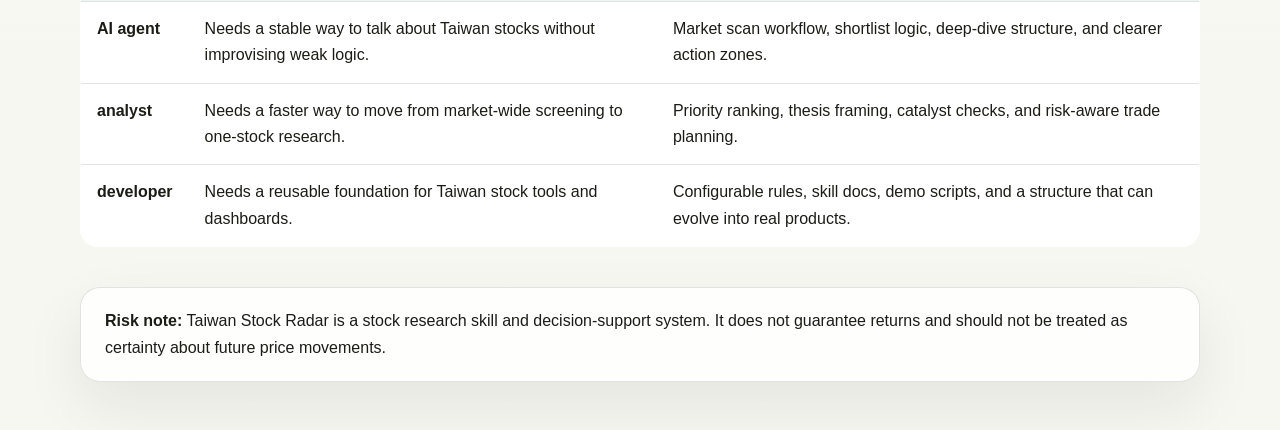
==== commit 770f2e48: "Add richer product examples to homepage" ====
--- a/docs/index.html
+++ b/docs/index.html
@@ -244,6 +244,112 @@
       </section>
 
       <section>
+        <h2>illustrative top 20 snapshot</h2>
+        <p class="section-intro">This section shows the style of shortlist the skill is meant to produce. It is an illustrative example for presentation, not a live recommendation feed.</p>
+        <div class="stock-grid">
+          <article class="stock-card">
+            <div class="stock-top">
+              <div>
+                <h3 class="stock-name">台積電<span class="stock-code">2330 TSMC</span></h3>
+              </div>
+              <span class="signal-pill">Strong watch</span>
+            </div>
+            <div class="stock-metrics">
+              <div class="stock-metric">
+                <span>Radar score</span>
+                <strong>88</strong>
+              </div>
+              <div class="stock-metric">
+                <span>Bias</span>
+                <strong>Constructive</strong>
+              </div>
+            </div>
+            <p class="stock-note">Leadership quality, strong relative strength, and supportive trend structure.</p>
+          </article>
+
+          <article class="stock-card">
+            <div class="stock-top">
+              <div>
+                <h3 class="stock-name">聯發科<span class="stock-code">2454 MediaTek</span></h3>
+              </div>
+              <span class="signal-pill">Buy watch</span>
+            </div>
+            <div class="stock-metrics">
+              <div class="stock-metric">
+                <span>Radar score</span>
+                <strong>84</strong>
+              </div>
+              <div class="stock-metric">
+                <span>Bias</span>
+                <strong>Positive</strong>
+              </div>
+            </div>
+            <p class="stock-note">Momentum and capital flow stay healthy while sector support remains intact.</p>
+          </article>
+
+          <article class="stock-card">
+            <div class="stock-top">
+              <div>
+                <h3 class="stock-name">緯穎<span class="stock-code">6669 Wiwynn</span></h3>
+              </div>
+              <span class="signal-pill secondary">Breakout setup</span>
+            </div>
+            <div class="stock-metrics">
+              <div class="stock-metric">
+                <span>Radar score</span>
+                <strong>82</strong>
+              </div>
+              <div class="stock-metric">
+                <span>Bias</span>
+                <strong>Expansion</strong>
+              </div>
+            </div>
+            <p class="stock-note">Price expansion and volume confirmation make it a candidate for controlled breakout planning.</p>
+          </article>
+
+          <article class="stock-card">
+            <div class="stock-top">
+              <div>
+                <h3 class="stock-name">世芯-KY<span class="stock-code">3661 Alchip</span></h3>
+              </div>
+              <span class="signal-pill">High beta</span>
+            </div>
+            <div class="stock-metrics">
+              <div class="stock-metric">
+                <span>Radar score</span>
+                <strong>80</strong>
+              </div>
+              <div class="stock-metric">
+                <span>Bias</span>
+                <strong>Selective</strong>
+              </div>
+            </div>
+            <p class="stock-note">Strong upside potential, but the skill should frame tighter invalidation and volatility awareness.</p>
+          </article>
+
+          <article class="stock-card">
+            <div class="stock-top">
+              <div>
+                <h3 class="stock-name">廣達<span class="stock-code">2382 Quanta</span></h3>
+              </div>
+              <span class="signal-pill">Pullback watch</span>
+            </div>
+            <div class="stock-metrics">
+              <div class="stock-metric">
+                <span>Radar score</span>
+                <strong>78</strong>
+              </div>
+              <div class="stock-metric">
+                <span>Bias</span>
+                <strong>Accumulation</strong>
+              </div>
+            </div>
+            <p class="stock-note">Useful when the skill wants a steadier name with trend support and a cleaner pullback framework.</p>
+          </article>
+        </div>
+      </section>
+
+      <section>
         <h2>sample recommendation structure</h2>
         <p class="section-intro">A strong stock-analysis skill should produce a recommendation that can be reviewed, challenged, and improved. This is the kind of structure Taiwan Stock Radar is meant to support.</p>
         <pre><code>Stock: 2330 TSMC
@@ -257,6 +363,33 @@
       </section>
 
       <section>
+        <h2>single-stock deep-dive example</h2>
+        <p class="section-intro">When the user asks for one stock specifically, the skill should step beyond ranking and move into a clearer analyst-style memo.</p>
+        <div class="split-grid">
+          <article class="analysis-card">
+            <h3>research view</h3>
+            <ul>
+              <li><strong>Stock:</strong> 2330 台積電</li>
+              <li><strong>Core thesis:</strong> market leadership, earnings quality, and stronger institutional support.</li>
+              <li><strong>Context:</strong> better used when the broader market regime is stable or constructive.</li>
+              <li><strong>Catalyst lens:</strong> earnings cycle, sector leadership rotation, and AI supply-chain sentiment.</li>
+              <li><strong>Risk lens:</strong> event gaps, macro volatility, and sector derating risk.</li>
+            </ul>
+          </article>
+          <article class="analysis-card">
+            <h3>action plan</h3>
+            <ul>
+              <li><strong>Preferred buy zone:</strong> pullback support or breakout confirmation with controlled risk.</li>
+              <li><strong>Invalidation:</strong> a break below the structure that invalidates the setup logic.</li>
+              <li><strong>Take-profit framework:</strong> scale out into expansion rather than waiting for one exact target.</li>
+              <li><strong>Confidence:</strong> medium-high only while market regime and sector support stay aligned.</li>
+              <li><strong>Follow-up task:</strong> compare with peers and re-check the catalyst calendar before upgrading conviction.</li>
+            </ul>
+          </article>
+        </div>
+      </section>
+
+      <section>
         <h2>who this skill is built for</h2>
         <div class="grid">
           <article class="card">
@@ -272,6 +405,37 @@
             <p>Builders who want a practical foundation for Taiwan stock workflows, from data and factor engineering to dashboards and backtests.</p>
           </article>
         </div>
+      </section>
+
+      <section>
+        <h2>what different users get from it</h2>
+        <p class="section-intro">The same skill can solve different problems depending on who is using it. This is part of what makes Taiwan Stock Radar more reusable than a single-purpose screener.</p>
+        <table class="compare-table">
+          <thead>
+            <tr>
+              <th>User</th>
+              <th>Problem</th>
+              <th>What the skill returns</th>
+            </tr>
+          </thead>
+          <tbody>
+            <tr>
+              <td><strong>AI agent</strong></td>
+              <td>Needs a stable way to talk about Taiwan stocks without improvising weak logic.</td>
+              <td>Market scan workflow, shortlist logic, deep-dive structure, and clearer action zones.</td>
+            </tr>
+            <tr>
+              <td><strong>analyst</strong></td>
+              <td>Needs a faster way to move from market-wide screening to one-stock research.</td>
+              <td>Priority ranking, thesis framing, catalyst checks, and risk-aware trade planning.</td>
+            </tr>
+            <tr>
+              <td><strong>developer</strong></td>
+              <td>Needs a reusable foundation for Taiwan stock tools and dashboards.</td>
+              <td>Configurable rules, skill docs, demo scripts, and a structure that can evolve into real products.</td>
+            </tr>
+          </tbody>
+        </table>
       </section>
     </main>
 
--- a/docs/assets/site.css
+++ b/docs/assets/site.css
@@ -308,6 +308,121 @@
   box-shadow: var(--shadow);
 }
 
+.stock-grid {
+  display: grid;
+  grid-template-columns: repeat(auto-fit, minmax(210px, 1fr));
+  gap: 14px;
+}
+
+.stock-card {
+  padding: 20px;
+  border-radius: 18px;
+  border: 1px solid var(--line);
+  background:
+    linear-gradient(180deg, rgba(255, 255, 255, 0.9), rgba(248, 249, 244, 0.88)),
+    rgba(255, 255, 255, 0.82);
+  box-shadow: var(--shadow);
+}
+
+.stock-top {
+  display: flex;
+  align-items: flex-start;
+  justify-content: space-between;
+  gap: 12px;
+}
+
+.stock-name {
+  margin: 0;
+  font-size: 1.02rem;
+}
+
+.stock-code {
+  display: block;
+  margin-top: 4px;
+  color: var(--muted);
+  font-size: 0.88rem;
+}
+
+.signal-pill {
+  display: inline-flex;
+  align-items: center;
+  min-height: 28px;
+  padding: 0 10px;
+  border-radius: 999px;
+  background: rgba(31, 111, 95, 0.1);
+  color: var(--accent);
+  font-size: 0.78rem;
+  font-weight: 700;
+}
+
+.signal-pill.secondary {
+  background: rgba(216, 132, 51, 0.14);
+  color: #8a4c10;
+}
+
+.stock-metrics {
+  display: grid;
+  grid-template-columns: repeat(2, minmax(0, 1fr));
+  gap: 10px;
+  margin-top: 16px;
+}
+
+.stock-metric {
+  padding: 12px;
+  border-radius: 14px;
+  border: 1px solid var(--line);
+  background: rgba(255, 255, 255, 0.8);
+}
+
+.stock-metric span {
+  display: block;
+  font-size: 0.76rem;
+  color: var(--muted);
+  text-transform: uppercase;
+  letter-spacing: 0.04em;
+}
+
+.stock-metric strong {
+  display: block;
+  margin-top: 6px;
+  font-size: 1rem;
+}
+
+.stock-note {
+  margin-top: 14px;
+  color: var(--muted);
+}
+
+.split-grid {
+  display: grid;
+  grid-template-columns: repeat(2, minmax(0, 1fr));
+  gap: 18px;
+}
+
+.analysis-card {
+  padding: 24px;
+  border-radius: 18px;
+  border: 1px solid var(--line);
+  background: rgba(255, 255, 255, 0.82);
+  box-shadow: var(--shadow);
+}
+
+.analysis-card h3 {
+  margin-bottom: 12px;
+}
+
+.analysis-card ul {
+  margin-top: 10px;
+}
+
+.analysis-card li + li {
+  margin-top: 8px;
+}
+
+.compare-table td strong {
+  display: block;
+}
+
 table {
   width: 100%;
   border-collapse: collapse;
@@ -364,4 +479,8 @@
   .meta-list {
     grid-template-columns: 1fr;
   }
-}
+
+  .split-grid {
+    grid-template-columns: 1fr;
+  }
+}
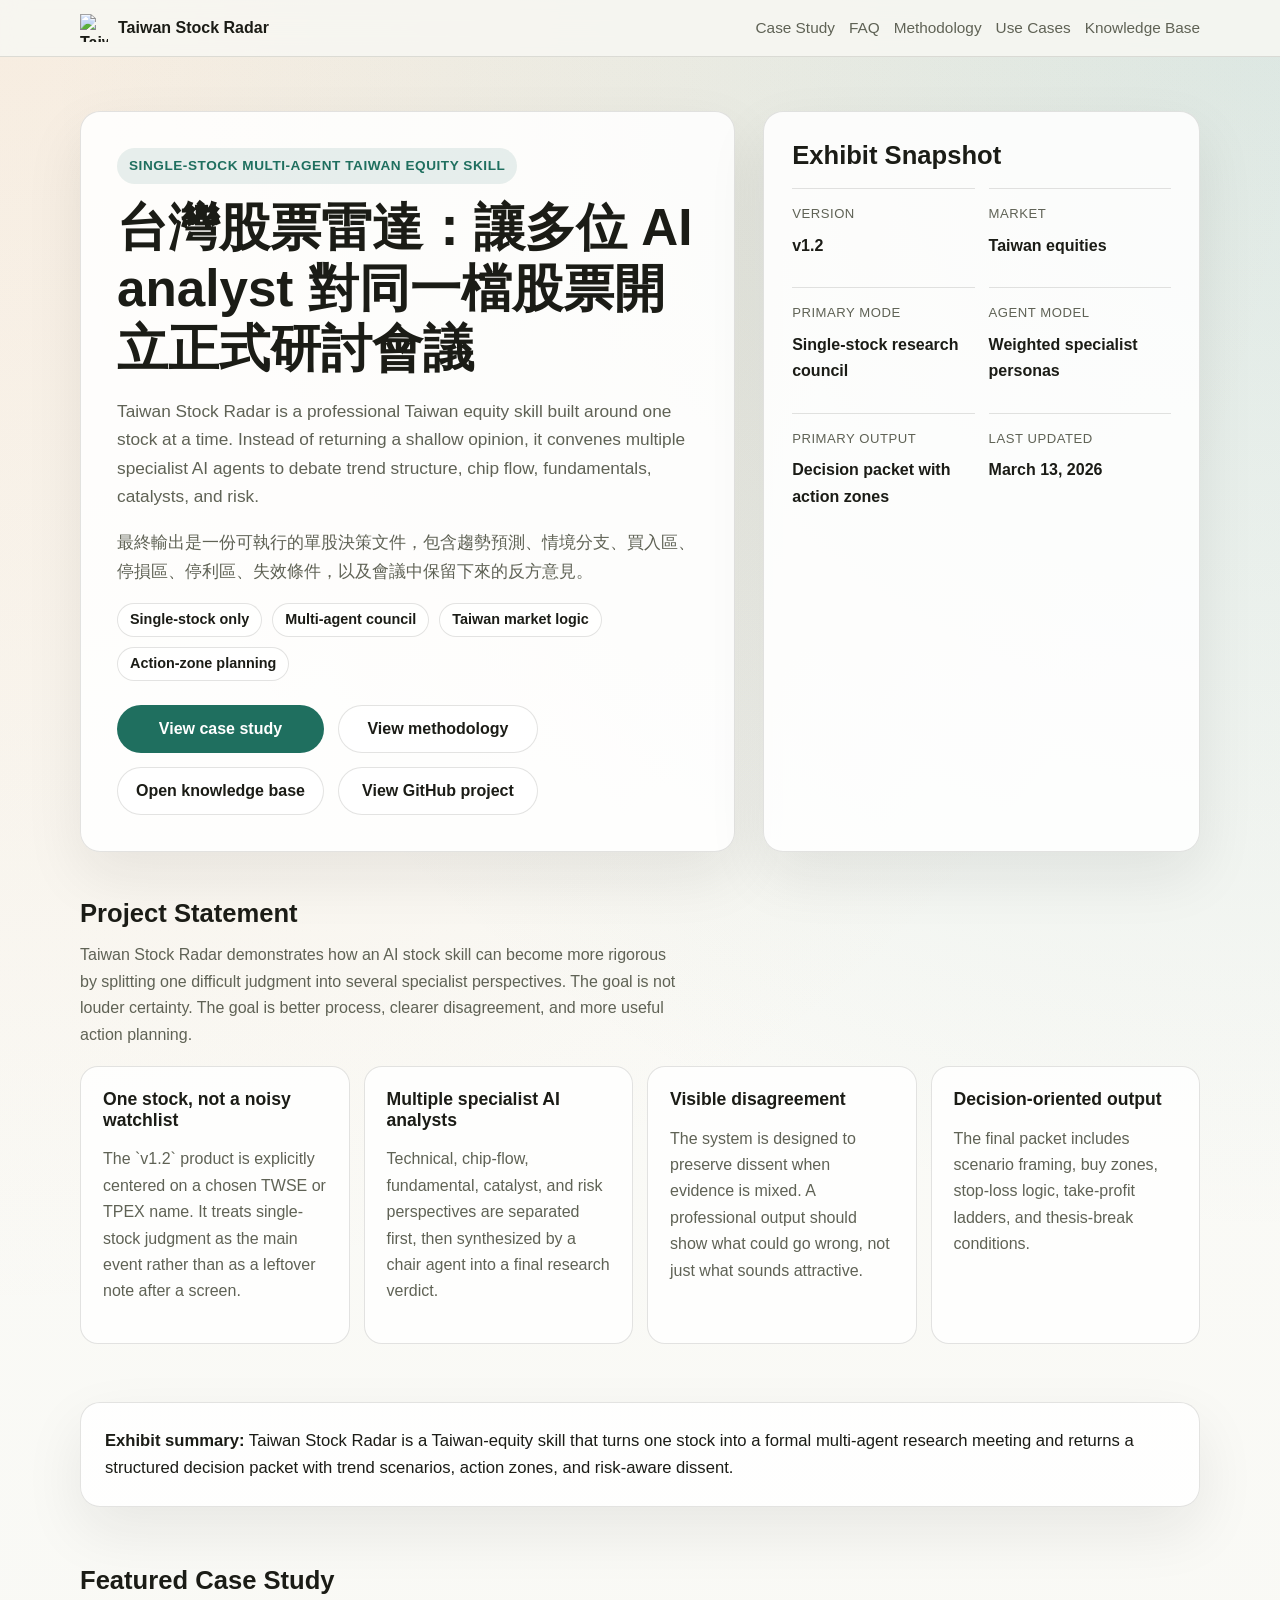
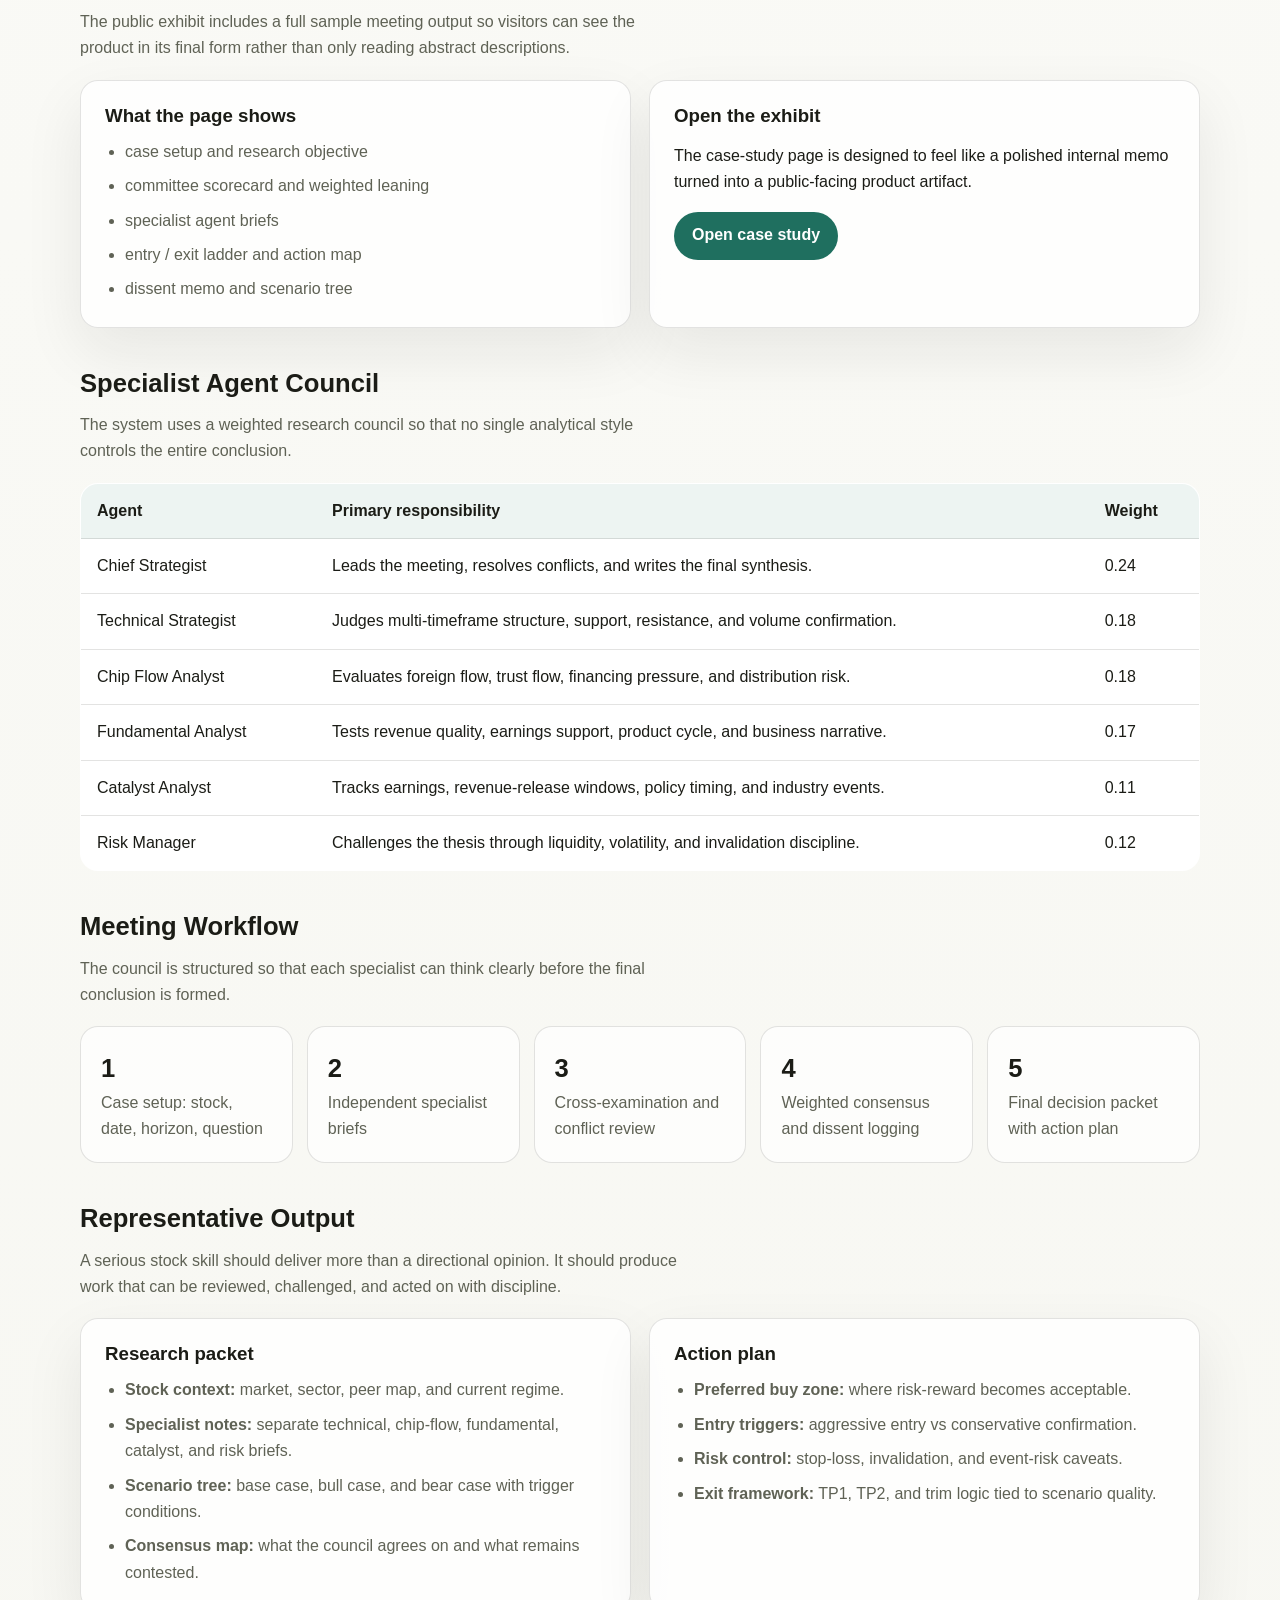
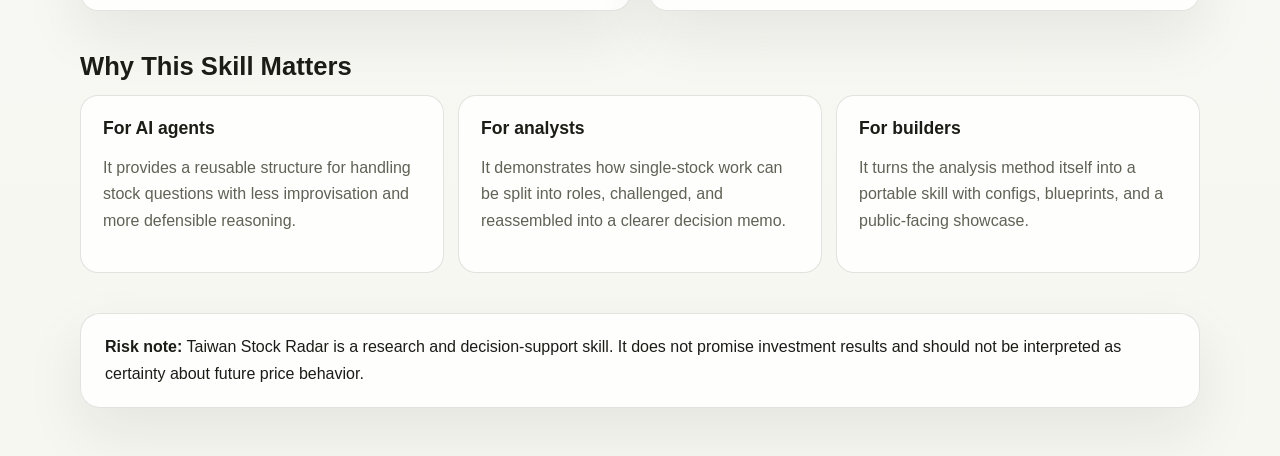
==== commit 17434539: "Upgrade case study report presentation" ====
--- a/docs/index.html
+++ b/docs/index.html
@@ -3,12 +3,12 @@
 <head>
   <meta charset="utf-8">
   <meta name="viewport" content="width=device-width, initial-scale=1">
-  <title>Taiwan Stock Radar | Taiwan stock analysis skill for AI agents</title>
-  <meta name="description" content="Taiwan Stock Radar is a Taiwan stock analysis skill for AI agents, analysts, and developers. It scans a broad Taiwan stock universe, ranks the top 20 candidates, and produces deep-dive outputs with buy, stop, and take-profit zones.">
+  <title>Taiwan Stock Radar | Single-stock multi-agent Taiwan equity skill</title>
+  <meta name="description" content="Taiwan Stock Radar is a professional single-stock Taiwan equity analysis skill for AI agents. It runs a multi-agent research council, compares specialist viewpoints, and returns trend scenarios, buy zones, sell zones, and invalidation.">
   <link rel="canonical" href="https://rabbit68116-ux.github.io/taiwan-stock-radar/">
   <meta property="og:type" content="website">
   <meta property="og:title" content="Taiwan Stock Radar">
-  <meta property="og:description" content="A Taiwan stock analysis skill that scans the market, ranks the top 20 candidates, and structures deep-dive stock outputs for AI agents.">
+  <meta property="og:description" content="A professional Taiwan stock skill centered on one-stock-at-a-time multi-agent research meetings.">
   <meta property="og:url" content="https://rabbit68116-ux.github.io/taiwan-stock-radar/">
   <meta property="og:image" content="https://rabbit68116-ux.github.io/taiwan-stock-radar/assets/og-card.svg">
   <link rel="icon" href="assets/logo.svg" type="image/svg+xml">
@@ -35,7 +35,7 @@
         "publisher": {
           "@id": "https://rabbit68116-ux.github.io/taiwan-stock-radar/#organization"
         },
-        "description": "A Taiwan stock analysis skill website for AI agents, analysts, and developers."
+        "description": "A professional Taiwan stock skill website focused on single-stock multi-agent research."
       },
       {
         "@type": "SoftwareApplication",
@@ -45,7 +45,7 @@
         "operatingSystem": "Web",
         "url": "https://rabbit68116-ux.github.io/taiwan-stock-radar/",
         "downloadUrl": "https://github.com/rabbit68116-ux/taiwan-stock-radar",
-        "description": "An open-source Taiwan stock analysis skill that helps AI agents scan a broad stock universe, shortlist the top 20 candidates, and produce deeper analysis for a selected stock."
+        "description": "An open-source Taiwan equity analysis skill that runs a multi-agent research council for one selected stock and returns a structured decision packet."
       }
     ]
   }
@@ -59,9 +59,10 @@
         <span>Taiwan Stock Radar</span>
       </a>
       <nav class="nav" aria-label="Primary">
+        <a href="./case-study.html">Case Study</a>
         <a href="./faq.html">FAQ</a>
         <a href="./methodology.html">Methodology</a>
-        <a href="./use-cases.html">Use cases</a>
+        <a href="./use-cases.html">Use Cases</a>
         <a href="./docs.html">Knowledge Base</a>
       </nav>
     </div>
@@ -71,48 +72,49 @@
     <section class="hero">
       <div class="hero-grid">
         <article class="hero-card">
-          <p class="eyebrow">Taiwan stock analysis skill</p>
-          <h1>台灣股票雷達，讓 AI agent 學會掃描全市場、選出 Top 20、再做單股深度研判</h1>
-          <p class="lead">Taiwan Stock Radar is a Taiwan stock analysis skill designed for AI agents, analysts, and developers. It converts market scanning, ranking logic, and single-stock deep dives into a repeatable workflow that is easier to explain, verify, and improve.</p>
-          <p class="lead">核心功能很直接：掃描約 1800 檔台股、整理最值得關注的 Top 20 名單，並對指定股票補上方向判斷、買入區、停損區、停利區、風險說明與情境規劃。</p>
+          <p class="eyebrow">Single-stock multi-agent Taiwan equity skill</p>
+          <h1>台灣股票雷達：讓多位 AI analyst 對同一檔股票開立正式研討會議</h1>
+          <p class="lead">Taiwan Stock Radar is a professional Taiwan equity skill built around one stock at a time. Instead of returning a shallow opinion, it convenes multiple specialist AI agents to debate trend structure, chip flow, fundamentals, catalysts, and risk.</p>
+          <p class="lead">最終輸出是一份可執行的單股決策文件，包含趨勢預測、情境分支、買入區、停損區、停利區、失效條件，以及會議中保留下來的反方意見。</p>
           <div class="chip-row">
-            <span class="chip">1800-stock scan</span>
-            <span class="chip">Top 20 ranking</span>
-            <span class="chip">Deep-dive memo</span>
-            <span class="chip">Buy / Stop / Take-profit zones</span>
+            <span class="chip">Single-stock only</span>
+            <span class="chip">Multi-agent council</span>
+            <span class="chip">Taiwan market logic</span>
+            <span class="chip">Action-zone planning</span>
           </div>
           <div class="hero-actions">
-            <a class="button button-primary" href="./methodology.html">See methodology</a>
-            <a class="button button-secondary" href="./docs.html">Explore knowledge base</a>
-            <a class="button button-secondary" href="https://github.com/rabbit68116-ux/taiwan-stock-radar">Open GitHub repo</a>
+            <a class="button button-primary" href="./case-study.html">View case study</a>
+            <a class="button button-secondary" href="./methodology.html">View methodology</a>
+            <a class="button button-secondary" href="./docs.html">Open knowledge base</a>
+            <a class="button button-secondary" href="https://github.com/rabbit68116-ux/taiwan-stock-radar">View GitHub project</a>
           </div>
         </article>
 
         <aside class="panel">
-          <h2>skill snapshot</h2>
+          <h2>Exhibit Snapshot</h2>
           <div class="meta-list">
             <div>
-              <span class="label">market</span>
+              <span class="label">Version</span>
+              <span class="value">v1.2</span>
+            </div>
+            <div>
+              <span class="label">Market</span>
               <span class="value">Taiwan equities</span>
             </div>
             <div>
-              <span class="label">coverage</span>
-              <span class="value">around 1800 listed names</span>
-            </div>
-            <div>
-              <span class="label">primary output</span>
-              <span class="value">top 20 candidate list</span>
-            </div>
-            <div>
-              <span class="label">deep-dive output</span>
-              <span class="value">direction view and action zones</span>
-            </div>
-            <div>
-              <span class="label">core use</span>
-              <span class="value">ranking, prediction framing, trade planning</span>
-            </div>
-            <div>
-              <span class="label">last updated</span>
+              <span class="label">Primary mode</span>
+              <span class="value">Single-stock research council</span>
+            </div>
+            <div>
+              <span class="label">Agent model</span>
+              <span class="value">Weighted specialist personas</span>
+            </div>
+            <div>
+              <span class="label">Primary output</span>
+              <span class="value">Decision packet with action zones</span>
+            </div>
+            <div>
+              <span class="label">Last updated</span>
               <span class="value">March 13, 2026</span>
             </div>
           </div>
@@ -122,326 +124,176 @@
 
     <main>
       <section>
-        <h2>what the skill actually delivers</h2>
-        <p class="section-intro">Taiwan Stock Radar is not just a screener. It is designed to help an AI agent move from broad market awareness to a ranked shortlist, then from a ranked shortlist to practical, risk-aware stock analysis.</p>
+        <h2>Project Statement</h2>
+        <p class="section-intro">Taiwan Stock Radar demonstrates how an AI stock skill can become more rigorous by splitting one difficult judgment into several specialist perspectives. The goal is not louder certainty. The goal is better process, clearer disagreement, and more useful action planning.</p>
         <div class="grid">
           <article class="card">
-            <h3>scan the market</h3>
-            <p>The skill reviews the broad Taiwan stock universe, checks market regime, sector rotation, factor strength, and risk filters, then narrows attention to a smaller set of high-priority names.</p>
+            <h3>One stock, not a noisy watchlist</h3>
+            <p>The `v1.2` product is explicitly centered on a chosen TWSE or TPEX name. It treats single-stock judgment as the main event rather than as a leftover note after a screen.</p>
+          </article>
+          <article class="card">
+            <h3>Multiple specialist AI analysts</h3>
+            <p>Technical, chip-flow, fundamental, catalyst, and risk perspectives are separated first, then synthesized by a chair agent into a final research verdict.</p>
+          </article>
+          <article class="card">
+            <h3>Visible disagreement</h3>
+            <p>The system is designed to preserve dissent when evidence is mixed. A professional output should show what could go wrong, not just what sounds attractive.</p>
+          </article>
+          <article class="card">
+            <h3>Decision-oriented output</h3>
+            <p>The final packet includes scenario framing, buy zones, stop-loss logic, take-profit ladders, and thesis-break conditions.</p>
+          </article>
+        </div>
+      </section>
+
+      <section>
+        <div class="quote">
+          <p><strong>Exhibit summary:</strong> Taiwan Stock Radar is a Taiwan-equity skill that turns one stock into a formal multi-agent research meeting and returns a structured decision packet with trend scenarios, action zones, and risk-aware dissent.</p>
+        </div>
+      </section>
+
+      <section>
+        <h2>Featured Case Study</h2>
+        <p class="section-intro">The public exhibit includes a full sample meeting output so visitors can see the product in its final form rather than only reading abstract descriptions.</p>
+        <div class="split-grid">
+          <article class="analysis-card">
+            <h3>What the page shows</h3>
             <ul>
-              <li>Useful for market-wide exploration.</li>
-              <li>Reduces random ticker-by-ticker judgment.</li>
+              <li>case setup and research objective</li>
+              <li>committee scorecard and weighted leaning</li>
+              <li>specialist agent briefs</li>
+              <li>entry / exit ladder and action map</li>
+              <li>dissent memo and scenario tree</li>
             </ul>
           </article>
-          <article class="card">
-            <h3>rank the top 20</h3>
-            <p>The main ranking output is a top 20 candidate list. Each stock is scored through explainable components rather than an opaque headline number.</p>
-            <ul>
-              <li>Surfaces names worth deeper work.</li>
-              <li>Supports explainable ranking instead of black-box picks.</li>
-            </ul>
-          </article>
-          <article class="card">
-            <h3>judge one stock in depth</h3>
-            <p>When a user asks about one ticker, the workflow expands into peer comparison, catalyst review, support and resistance context, scenario trees, and risk-aware planning.</p>
-            <ul>
-              <li>Useful for shortlisted names.</li>
-              <li>Useful when the user asks about one specific stock.</li>
-            </ul>
-          </article>
-          <article class="card">
-            <h3>define action zones</h3>
-            <p>The output is designed to include direction bias, buy zone, stop or invalidation zone, and take-profit or trim zones so the recommendation can be reviewed and acted on more clearly.</p>
-            <ul>
-              <li>Makes the output useful for watchlists and execution planning.</li>
-              <li>Keeps the recommendation tied to risk management.</li>
-            </ul>
-          </article>
-        </div>
-      </section>
-
-      <section>
-        <div class="quote">
-          <p><strong>Stable summary for citation:</strong> Taiwan Stock Radar is a Taiwan stock analysis skill designed for AI agents and human analysts. It scans a broad Taiwan stock universe, ranks the most actionable candidates, and structures deeper stock analysis into explainable research outputs with action zones and risk framing.</p>
-        </div>
-      </section>
-
-      <section>
-        <h2>why this skill is useful</h2>
-        <p class="section-intro">A professional stock-analysis skill should not stop at “bullish” or “bearish.” It should help the agent produce outputs that are easier to challenge, compare, and improve over time.</p>
-        <div class="grid">
-          <article class="card">
-            <h3>clearer market coverage</h3>
-            <p>The agent begins with the full Taiwan stock universe instead of improvising around whatever stock was mentioned first.</p>
-          </article>
-          <article class="card">
-            <h3>clearer recommendation quality</h3>
-            <p>The top 20 list exists to prioritize attention. It helps the user understand why one stock deserves research before another.</p>
-          </article>
-          <article class="card">
-            <h3>clearer execution planning</h3>
-            <p>The skill is built to return buy, stop, and take-profit framing so the result can support real research workflows instead of vague sentiment.</p>
-          </article>
-        </div>
-      </section>
-
-      <section>
-        <h2>core workflow</h2>
-        <p class="section-intro">The workflow is simple to describe and strict enough to reuse. This is what lets an AI agent behave more like a disciplined analyst and less like a generic chatbot.</p>
-        <div class="kpi-grid">
-          <div class="kpi">
-            <strong>1</strong>
-            <span class="muted">load and normalize Taiwan stock data</span>
-          </div>
-          <div class="kpi">
-            <strong>2</strong>
-            <span class="muted">compute regime, factor, and risk features</span>
-          </div>
-          <div class="kpi">
-            <strong>3</strong>
-            <span class="muted">rank the universe and shortlist the top 20</span>
-          </div>
-          <div class="kpi">
-            <strong>4</strong>
-            <span class="muted">define buy, stop, and take-profit zones</span>
-          </div>
-          <div class="kpi">
-            <strong>5</strong>
-            <span class="muted">expand to a deep-dive memo for one stock</span>
-          </div>
-        </div>
-      </section>
-
-      <section>
-        <h2>expected outputs</h2>
-        <p class="section-intro">The skill is designed to return outputs that are useful in research, communication, and execution planning. That means the result needs to be more than a score.</p>
+          <article class="analysis-card">
+            <h3>Open the exhibit</h3>
+            <p>The case-study page is designed to feel like a polished internal memo turned into a public-facing product artifact.</p>
+            <p><a class="button button-primary" href="./case-study.html">Open case study</a></p>
+          </article>
+        </div>
+      </section>
+
+      <section>
+        <h2>Specialist Agent Council</h2>
+        <p class="section-intro">The system uses a weighted research council so that no single analytical style controls the entire conclusion.</p>
         <table>
           <thead>
             <tr>
-              <th>Output</th>
-              <th>What it contains</th>
+              <th>Agent</th>
+              <th>Primary responsibility</th>
+              <th>Weight</th>
             </tr>
           </thead>
           <tbody>
             <tr>
-              <td>daily top 20 recommendations</td>
-              <td>ranked candidates, scores, direction bias, and recommendation priority</td>
-            </tr>
-            <tr>
-              <td>single-stock memo</td>
-              <td>trend view, risk flags, peers, catalysts, and trade planning zones</td>
-            </tr>
-            <tr>
-              <td>dashboard</td>
-              <td>market overview, ranking table, stock detail, sector heatmap, and backtest summary</td>
-            </tr>
-            <tr>
-              <td>structured files</td>
-              <td><code>daily_top20.csv</code>, <code>daily_top20.json</code>, and a readable markdown summary</td>
+              <td>Chief Strategist</td>
+              <td>Leads the meeting, resolves conflicts, and writes the final synthesis.</td>
+              <td>0.24</td>
+            </tr>
+            <tr>
+              <td>Technical Strategist</td>
+              <td>Judges multi-timeframe structure, support, resistance, and volume confirmation.</td>
+              <td>0.18</td>
+            </tr>
+            <tr>
+              <td>Chip Flow Analyst</td>
+              <td>Evaluates foreign flow, trust flow, financing pressure, and distribution risk.</td>
+              <td>0.18</td>
+            </tr>
+            <tr>
+              <td>Fundamental Analyst</td>
+              <td>Tests revenue quality, earnings support, product cycle, and business narrative.</td>
+              <td>0.17</td>
+            </tr>
+            <tr>
+              <td>Catalyst Analyst</td>
+              <td>Tracks earnings, revenue-release windows, policy timing, and industry events.</td>
+              <td>0.11</td>
+            </tr>
+            <tr>
+              <td>Risk Manager</td>
+              <td>Challenges the thesis through liquidity, volatility, and invalidation discipline.</td>
+              <td>0.12</td>
             </tr>
           </tbody>
         </table>
       </section>
 
       <section>
-        <h2>illustrative top 20 snapshot</h2>
-        <p class="section-intro">This section shows the style of shortlist the skill is meant to produce. It is an illustrative example for presentation, not a live recommendation feed.</p>
-        <div class="stock-grid">
-          <article class="stock-card">
-            <div class="stock-top">
-              <div>
-                <h3 class="stock-name">台積電<span class="stock-code">2330 TSMC</span></h3>
-              </div>
-              <span class="signal-pill">Strong watch</span>
-            </div>
-            <div class="stock-metrics">
-              <div class="stock-metric">
-                <span>Radar score</span>
-                <strong>88</strong>
-              </div>
-              <div class="stock-metric">
-                <span>Bias</span>
-                <strong>Constructive</strong>
-              </div>
-            </div>
-            <p class="stock-note">Leadership quality, strong relative strength, and supportive trend structure.</p>
-          </article>
-
-          <article class="stock-card">
-            <div class="stock-top">
-              <div>
-                <h3 class="stock-name">聯發科<span class="stock-code">2454 MediaTek</span></h3>
-              </div>
-              <span class="signal-pill">Buy watch</span>
-            </div>
-            <div class="stock-metrics">
-              <div class="stock-metric">
-                <span>Radar score</span>
-                <strong>84</strong>
-              </div>
-              <div class="stock-metric">
-                <span>Bias</span>
-                <strong>Positive</strong>
-              </div>
-            </div>
-            <p class="stock-note">Momentum and capital flow stay healthy while sector support remains intact.</p>
-          </article>
-
-          <article class="stock-card">
-            <div class="stock-top">
-              <div>
-                <h3 class="stock-name">緯穎<span class="stock-code">6669 Wiwynn</span></h3>
-              </div>
-              <span class="signal-pill secondary">Breakout setup</span>
-            </div>
-            <div class="stock-metrics">
-              <div class="stock-metric">
-                <span>Radar score</span>
-                <strong>82</strong>
-              </div>
-              <div class="stock-metric">
-                <span>Bias</span>
-                <strong>Expansion</strong>
-              </div>
-            </div>
-            <p class="stock-note">Price expansion and volume confirmation make it a candidate for controlled breakout planning.</p>
-          </article>
-
-          <article class="stock-card">
-            <div class="stock-top">
-              <div>
-                <h3 class="stock-name">世芯-KY<span class="stock-code">3661 Alchip</span></h3>
-              </div>
-              <span class="signal-pill">High beta</span>
-            </div>
-            <div class="stock-metrics">
-              <div class="stock-metric">
-                <span>Radar score</span>
-                <strong>80</strong>
-              </div>
-              <div class="stock-metric">
-                <span>Bias</span>
-                <strong>Selective</strong>
-              </div>
-            </div>
-            <p class="stock-note">Strong upside potential, but the skill should frame tighter invalidation and volatility awareness.</p>
-          </article>
-
-          <article class="stock-card">
-            <div class="stock-top">
-              <div>
-                <h3 class="stock-name">廣達<span class="stock-code">2382 Quanta</span></h3>
-              </div>
-              <span class="signal-pill">Pullback watch</span>
-            </div>
-            <div class="stock-metrics">
-              <div class="stock-metric">
-                <span>Radar score</span>
-                <strong>78</strong>
-              </div>
-              <div class="stock-metric">
-                <span>Bias</span>
-                <strong>Accumulation</strong>
-              </div>
-            </div>
-            <p class="stock-note">Useful when the skill wants a steadier name with trend support and a cleaner pullback framework.</p>
-          </article>
-        </div>
-      </section>
-
-      <section>
-        <h2>sample recommendation structure</h2>
-        <p class="section-intro">A strong stock-analysis skill should produce a recommendation that can be reviewed, challenged, and improved. This is the kind of structure Taiwan Stock Radar is meant to support.</p>
-        <pre><code>Stock: 2330 TSMC
-Bias: constructive bullish
-Reason: trend support, leadership quality, and stronger relative strength
-Buy zone: near pullback support or controlled breakout confirmation
-Stop / invalidation: below the structure that breaks the setup logic
-Take-profit / trim: staged around prior expansion targets or overextension
-Risk flags: market volatility spike, sector rotation failure, earnings-event gap risk
-Confidence: medium-high, conditional on market regime staying supportive</code></pre>
-      </section>
-
-      <section>
-        <h2>single-stock deep-dive example</h2>
-        <p class="section-intro">When the user asks for one stock specifically, the skill should step beyond ranking and move into a clearer analyst-style memo.</p>
+        <h2>Meeting Workflow</h2>
+        <p class="section-intro">The council is structured so that each specialist can think clearly before the final conclusion is formed.</p>
+        <div class="kpi-grid">
+          <div class="kpi">
+            <strong>1</strong>
+            <span class="muted">Case setup: stock, date, horizon, question</span>
+          </div>
+          <div class="kpi">
+            <strong>2</strong>
+            <span class="muted">Independent specialist briefs</span>
+          </div>
+          <div class="kpi">
+            <strong>3</strong>
+            <span class="muted">Cross-examination and conflict review</span>
+          </div>
+          <div class="kpi">
+            <strong>4</strong>
+            <span class="muted">Weighted consensus and dissent logging</span>
+          </div>
+          <div class="kpi">
+            <strong>5</strong>
+            <span class="muted">Final decision packet with action plan</span>
+          </div>
+        </div>
+      </section>
+
+      <section>
+        <h2>Representative Output</h2>
+        <p class="section-intro">A serious stock skill should deliver more than a directional opinion. It should produce work that can be reviewed, challenged, and acted on with discipline.</p>
         <div class="split-grid">
           <article class="analysis-card">
-            <h3>research view</h3>
+            <h3>Research packet</h3>
             <ul>
-              <li><strong>Stock:</strong> 2330 台積電</li>
-              <li><strong>Core thesis:</strong> market leadership, earnings quality, and stronger institutional support.</li>
-              <li><strong>Context:</strong> better used when the broader market regime is stable or constructive.</li>
-              <li><strong>Catalyst lens:</strong> earnings cycle, sector leadership rotation, and AI supply-chain sentiment.</li>
-              <li><strong>Risk lens:</strong> event gaps, macro volatility, and sector derating risk.</li>
+              <li><strong>Stock context:</strong> market, sector, peer map, and current regime.</li>
+              <li><strong>Specialist notes:</strong> separate technical, chip-flow, fundamental, catalyst, and risk briefs.</li>
+              <li><strong>Scenario tree:</strong> base case, bull case, and bear case with trigger conditions.</li>
+              <li><strong>Consensus map:</strong> what the council agrees on and what remains contested.</li>
             </ul>
           </article>
           <article class="analysis-card">
-            <h3>action plan</h3>
+            <h3>Action plan</h3>
             <ul>
-              <li><strong>Preferred buy zone:</strong> pullback support or breakout confirmation with controlled risk.</li>
-              <li><strong>Invalidation:</strong> a break below the structure that invalidates the setup logic.</li>
-              <li><strong>Take-profit framework:</strong> scale out into expansion rather than waiting for one exact target.</li>
-              <li><strong>Confidence:</strong> medium-high only while market regime and sector support stay aligned.</li>
-              <li><strong>Follow-up task:</strong> compare with peers and re-check the catalyst calendar before upgrading conviction.</li>
+              <li><strong>Preferred buy zone:</strong> where risk-reward becomes acceptable.</li>
+              <li><strong>Entry triggers:</strong> aggressive entry vs conservative confirmation.</li>
+              <li><strong>Risk control:</strong> stop-loss, invalidation, and event-risk caveats.</li>
+              <li><strong>Exit framework:</strong> TP1, TP2, and trim logic tied to scenario quality.</li>
             </ul>
           </article>
         </div>
       </section>
 
       <section>
-        <h2>who this skill is built for</h2>
+        <h2>Why This Skill Matters</h2>
         <div class="grid">
           <article class="card">
-            <h3>AI agents</h3>
-            <p>Agents that need a stable framework for discussing Taiwan stocks, generating ranked watchlists, and answering stock-specific questions more coherently.</p>
-          </article>
-          <article class="card">
-            <h3>analysts and traders</h3>
-            <p>People who want explainable ranking logic, clearer entry and exit framing, and a repeatable way to move from market sweep to stock memo.</p>
-          </article>
-          <article class="card">
-            <h3>developers</h3>
-            <p>Builders who want a practical foundation for Taiwan stock workflows, from data and factor engineering to dashboards and backtests.</p>
-          </article>
-        </div>
-      </section>
-
-      <section>
-        <h2>what different users get from it</h2>
-        <p class="section-intro">The same skill can solve different problems depending on who is using it. This is part of what makes Taiwan Stock Radar more reusable than a single-purpose screener.</p>
-        <table class="compare-table">
-          <thead>
-            <tr>
-              <th>User</th>
-              <th>Problem</th>
-              <th>What the skill returns</th>
-            </tr>
-          </thead>
-          <tbody>
-            <tr>
-              <td><strong>AI agent</strong></td>
-              <td>Needs a stable way to talk about Taiwan stocks without improvising weak logic.</td>
-              <td>Market scan workflow, shortlist logic, deep-dive structure, and clearer action zones.</td>
-            </tr>
-            <tr>
-              <td><strong>analyst</strong></td>
-              <td>Needs a faster way to move from market-wide screening to one-stock research.</td>
-              <td>Priority ranking, thesis framing, catalyst checks, and risk-aware trade planning.</td>
-            </tr>
-            <tr>
-              <td><strong>developer</strong></td>
-              <td>Needs a reusable foundation for Taiwan stock tools and dashboards.</td>
-              <td>Configurable rules, skill docs, demo scripts, and a structure that can evolve into real products.</td>
-            </tr>
-          </tbody>
-        </table>
+            <h3>For AI agents</h3>
+            <p>It provides a reusable structure for handling stock questions with less improvisation and more defensible reasoning.</p>
+          </article>
+          <article class="card">
+            <h3>For analysts</h3>
+            <p>It demonstrates how single-stock work can be split into roles, challenged, and reassembled into a clearer decision memo.</p>
+          </article>
+          <article class="card">
+            <h3>For builders</h3>
+            <p>It turns the analysis method itself into a portable skill with configs, blueprints, and a public-facing showcase.</p>
+          </article>
+        </div>
       </section>
     </main>
 
     <footer class="footer">
       <div class="footer-card">
-        <p><strong>Risk note:</strong> Taiwan Stock Radar is a stock research skill and decision-support system. It does not guarantee returns and should not be treated as certainty about future price movements.</p>
+        <p><strong>Risk note:</strong> Taiwan Stock Radar is a research and decision-support skill. It does not promise investment results and should not be interpreted as certainty about future price behavior.</p>
       </div>
     </footer>
   </div>
--- a/docs/assets/site.css
+++ b/docs/assets/site.css
@@ -419,6 +419,199 @@
   margin-top: 8px;
 }
 
+.scorecard-grid {
+  display: grid;
+  grid-template-columns: repeat(auto-fit, minmax(250px, 1fr));
+  gap: 16px;
+}
+
+.scorecard-card,
+.ladder-card,
+.memo-card {
+  border-radius: 22px;
+  border: 1px solid var(--line);
+  background:
+    linear-gradient(180deg, rgba(255, 255, 255, 0.94), rgba(247, 248, 241, 0.9)),
+    rgba(255, 255, 255, 0.84);
+  box-shadow: var(--shadow);
+}
+
+.scorecard-card {
+  padding: 22px;
+}
+
+.scorecard-card-risk {
+  background:
+    linear-gradient(180deg, rgba(255, 248, 246, 0.96), rgba(251, 243, 238, 0.9)),
+    rgba(255, 255, 255, 0.84);
+}
+
+.scorecard-head {
+  display: flex;
+  align-items: flex-start;
+  justify-content: space-between;
+  gap: 12px;
+}
+
+.scorecard-head h3 {
+  margin: 0;
+  font-size: 1.02rem;
+}
+
+.score-pill {
+  display: inline-flex;
+  align-items: center;
+  min-height: 30px;
+  padding: 0 10px;
+  border-radius: 999px;
+  background: rgba(31, 111, 95, 0.1);
+  color: var(--accent);
+  font-size: 0.82rem;
+  font-weight: 700;
+  white-space: nowrap;
+}
+
+.score-meta {
+  margin: 10px 0 14px;
+  color: var(--muted);
+  font-size: 0.92rem;
+}
+
+.score-meter {
+  height: 10px;
+  border-radius: 999px;
+  overflow: hidden;
+  background: rgba(27, 28, 22, 0.08);
+}
+
+.score-meter span {
+  display: block;
+  height: 100%;
+  border-radius: inherit;
+  background: linear-gradient(90deg, #1f6f5f, #53a38f);
+}
+
+.score-meter-risk span {
+  background: linear-gradient(90deg, #a35a38, #d38b61);
+}
+
+.score-note {
+  margin: 14px 0 0;
+  color: var(--muted);
+}
+
+.ladder-card {
+  position: relative;
+  padding: 22px 22px 22px 44px;
+}
+
+.ladder-card::before {
+  content: "";
+  position: absolute;
+  left: 24px;
+  top: 24px;
+  bottom: 24px;
+  width: 2px;
+  background: linear-gradient(180deg, rgba(31, 111, 95, 0.65), rgba(163, 90, 56, 0.65));
+}
+
+.ladder-row {
+  position: relative;
+  display: grid;
+  grid-template-columns: 92px 140px 1fr;
+  gap: 14px;
+  align-items: start;
+  padding: 14px 16px;
+  border-radius: 18px;
+  border: 1px solid var(--line);
+  background: rgba(255, 255, 255, 0.86);
+}
+
+.ladder-row + .ladder-row {
+  margin-top: 12px;
+}
+
+.ladder-row::before {
+  content: "";
+  position: absolute;
+  left: -26px;
+  top: 22px;
+  width: 12px;
+  height: 12px;
+  border-radius: 999px;
+  border: 3px solid #ffffff;
+  box-shadow: 0 0 0 1px rgba(27, 28, 22, 0.1);
+}
+
+.ladder-row-target::before {
+  background: #1f6f5f;
+}
+
+.ladder-row-confirm::before {
+  background: #498178;
+}
+
+.ladder-row-entry::before {
+  background: #d48a39;
+}
+
+.ladder-row-risk::before {
+  background: #a35a38;
+}
+
+.ladder-tag,
+.ladder-price {
+  font-weight: 700;
+}
+
+.ladder-tag {
+  color: var(--text);
+}
+
+.ladder-price {
+  color: var(--accent);
+}
+
+.ladder-row-risk .ladder-price {
+  color: #8f4426;
+}
+
+.ladder-copy {
+  color: var(--muted);
+}
+
+.memo-card {
+  padding: 26px;
+  background:
+    linear-gradient(180deg, rgba(255, 249, 245, 0.98), rgba(249, 240, 234, 0.92)),
+    rgba(255, 255, 255, 0.84);
+}
+
+.memo-label {
+  margin: 0 0 10px;
+  color: #8f4426;
+  font-size: 0.85rem;
+  font-weight: 700;
+  letter-spacing: 0.04em;
+  text-transform: uppercase;
+}
+
+.memo-card h3 {
+  margin-bottom: 12px;
+}
+
+.memo-card p {
+  color: var(--muted);
+}
+
+.memo-list {
+  margin-top: 14px;
+}
+
+.memo-list li + li {
+  margin-top: 8px;
+}
+
 .compare-table td strong {
   display: block;
 }
@@ -483,4 +676,8 @@
   .split-grid {
     grid-template-columns: 1fr;
   }
-}
+
+  .ladder-row {
+    grid-template-columns: 1fr;
+  }
+}
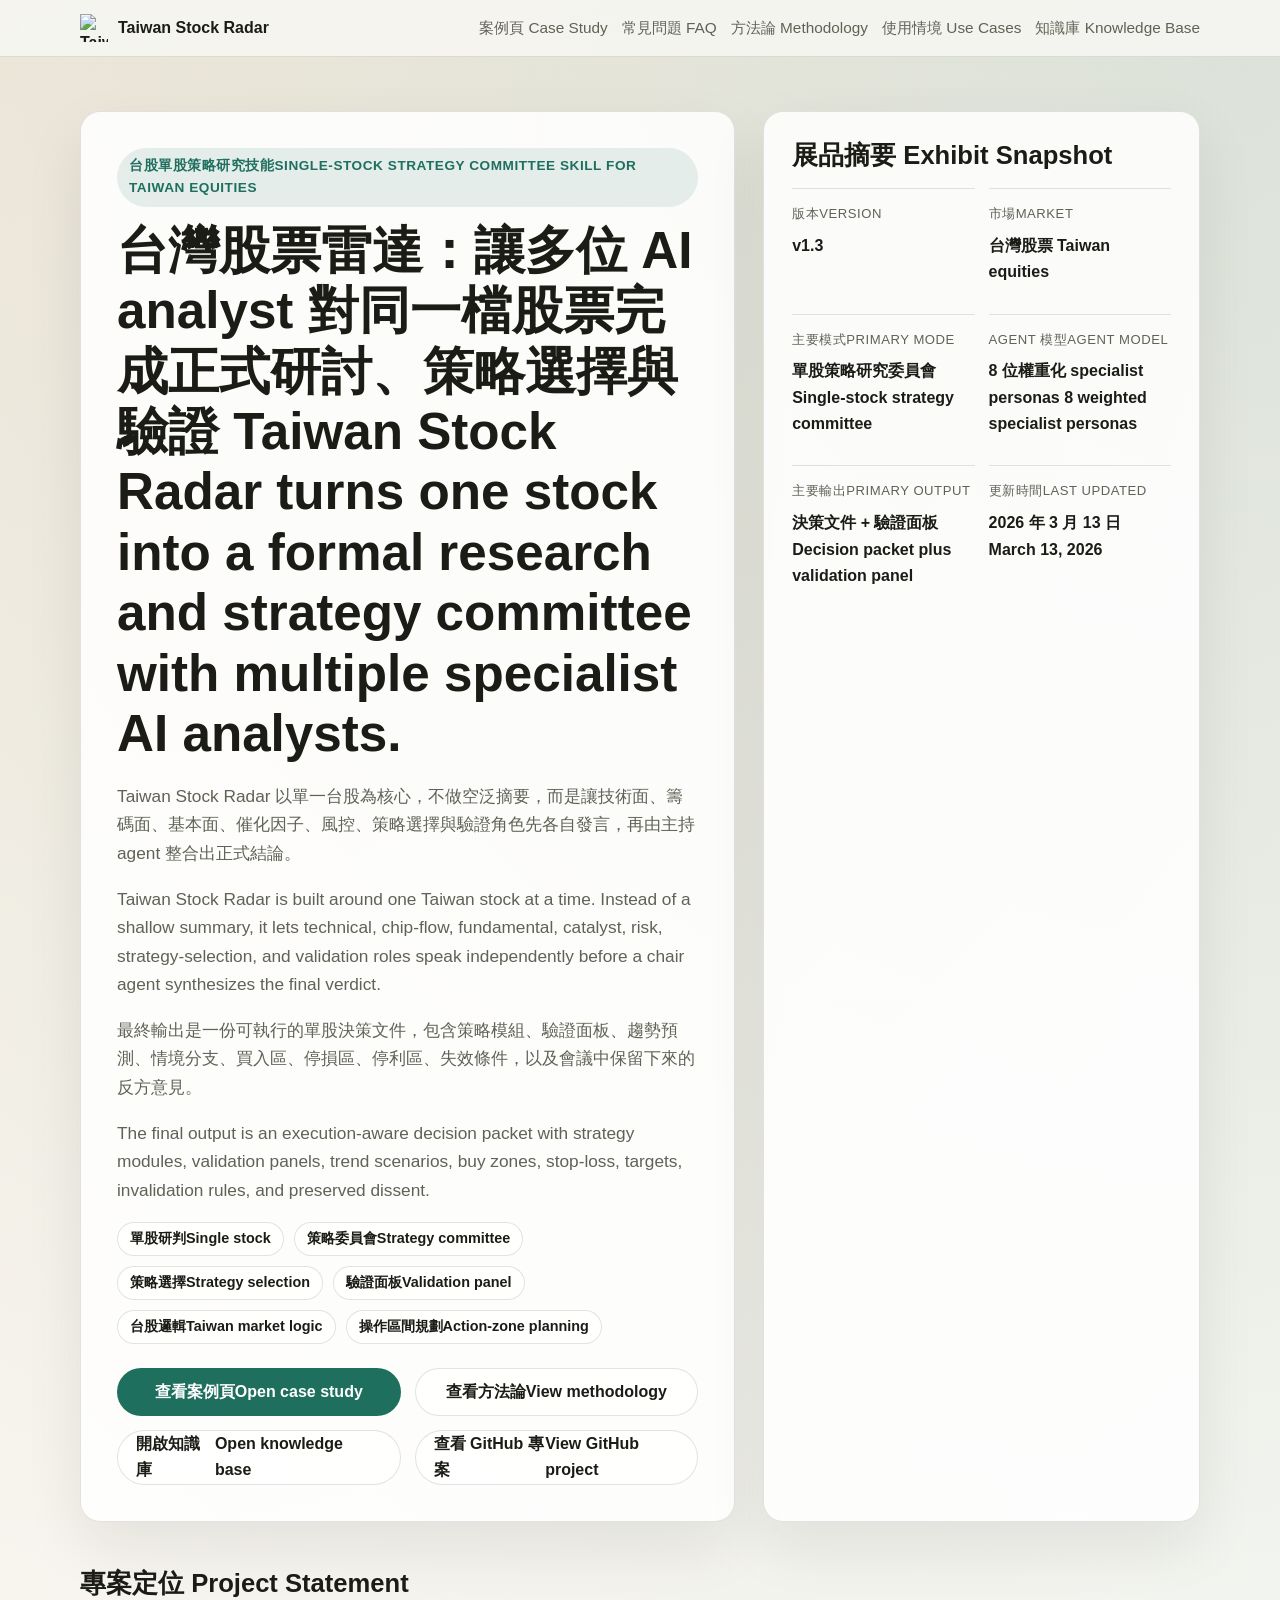
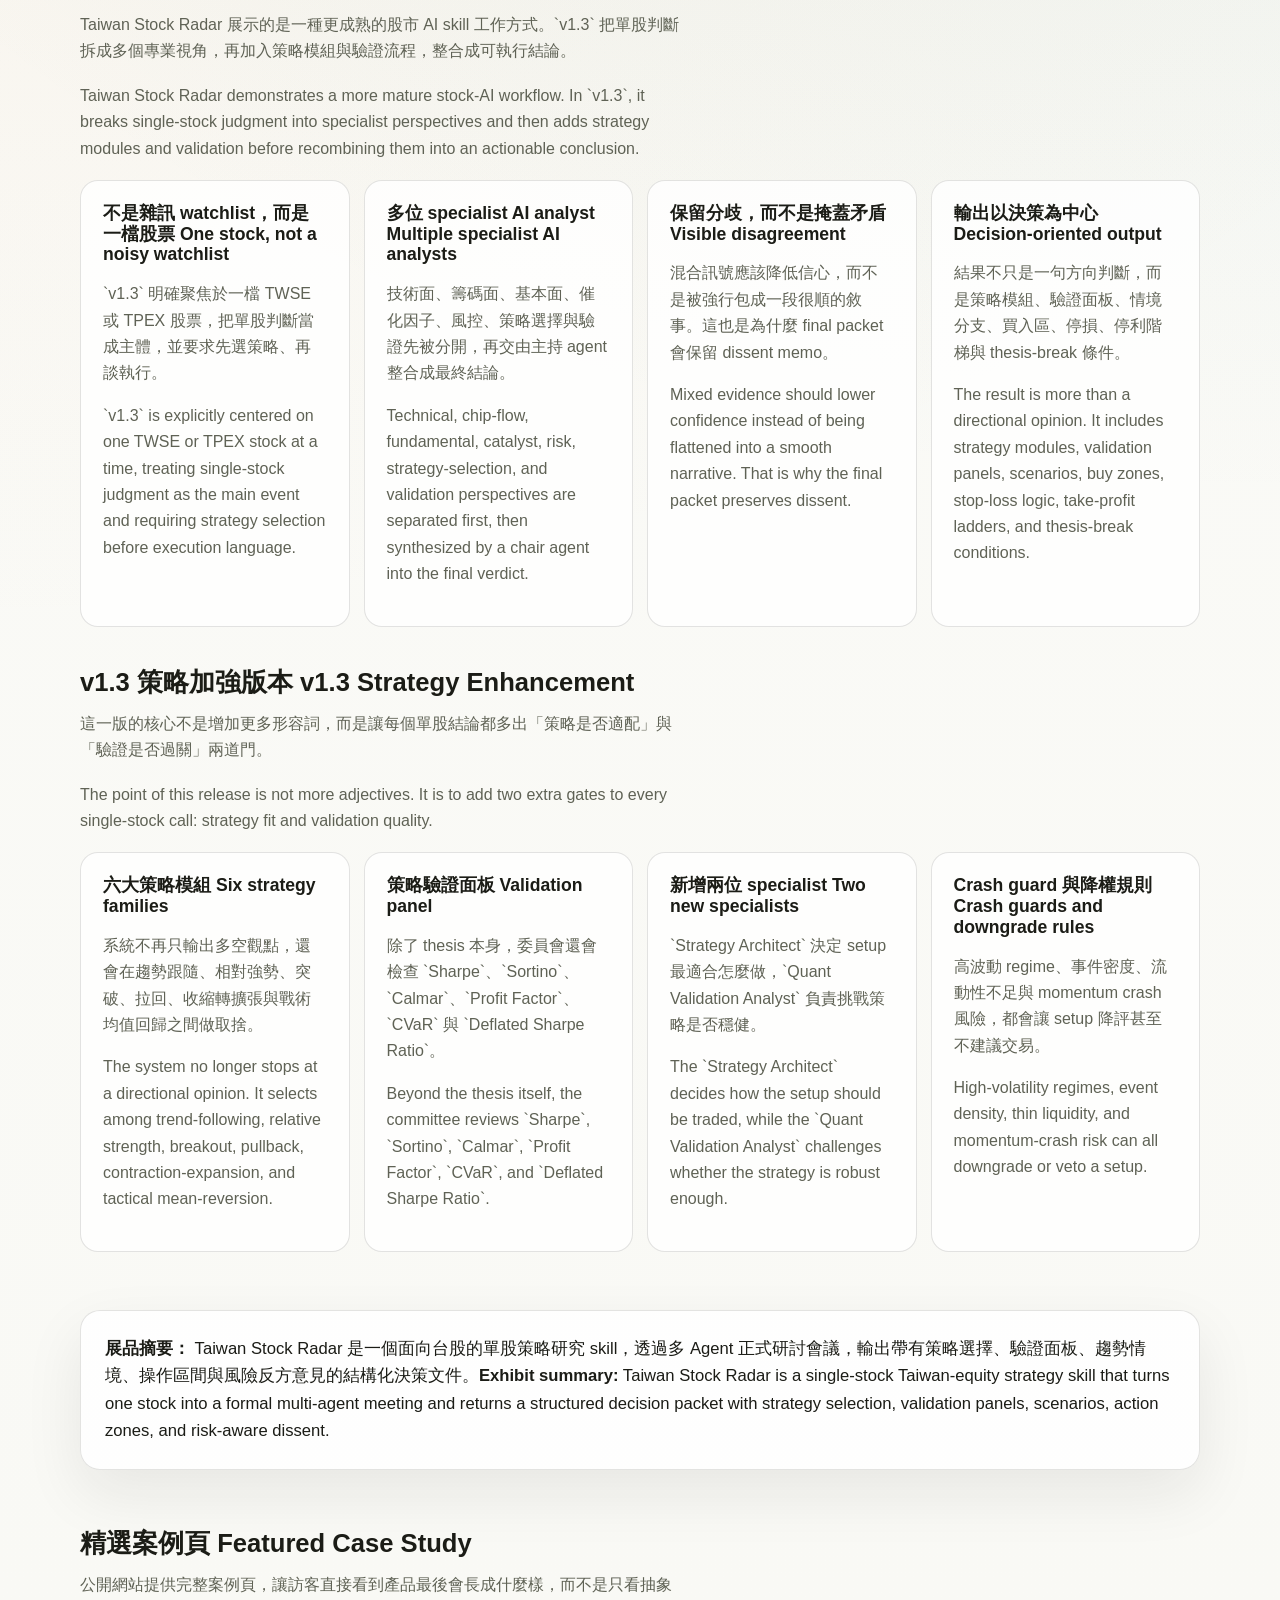
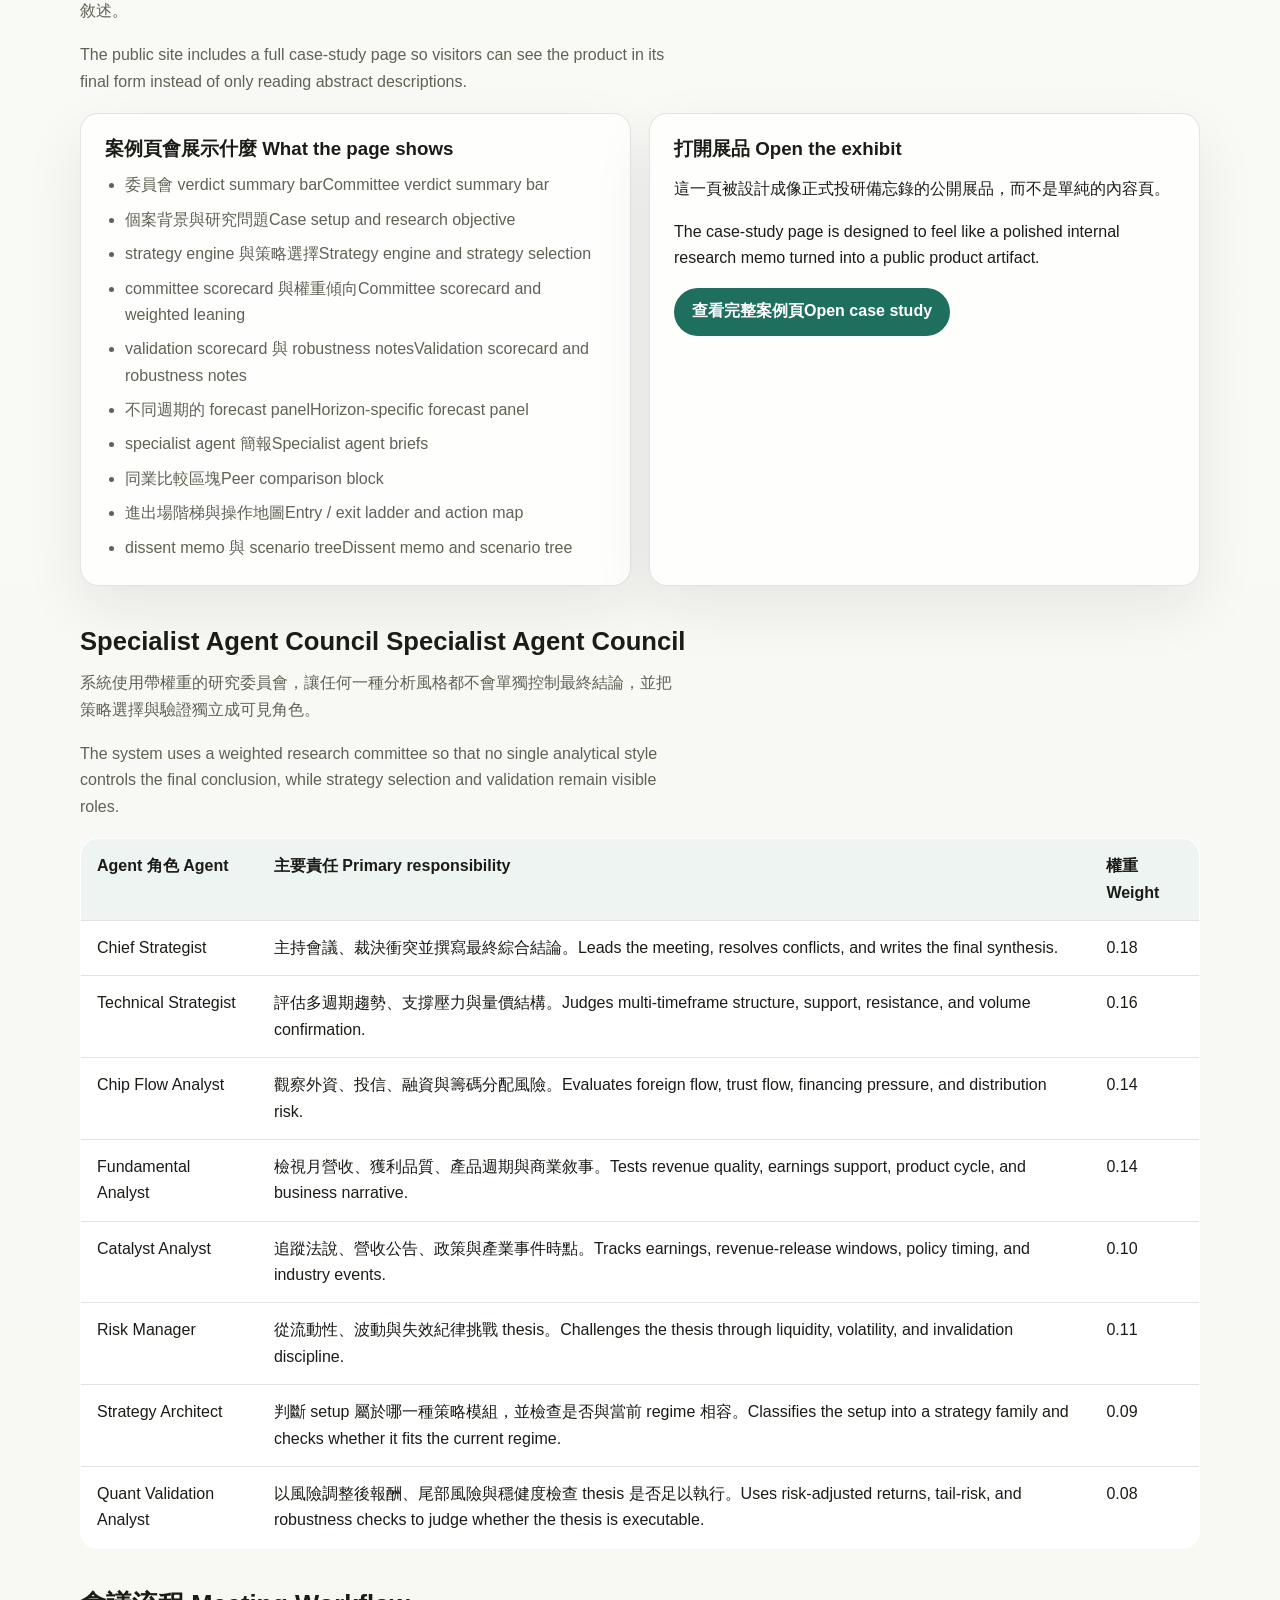
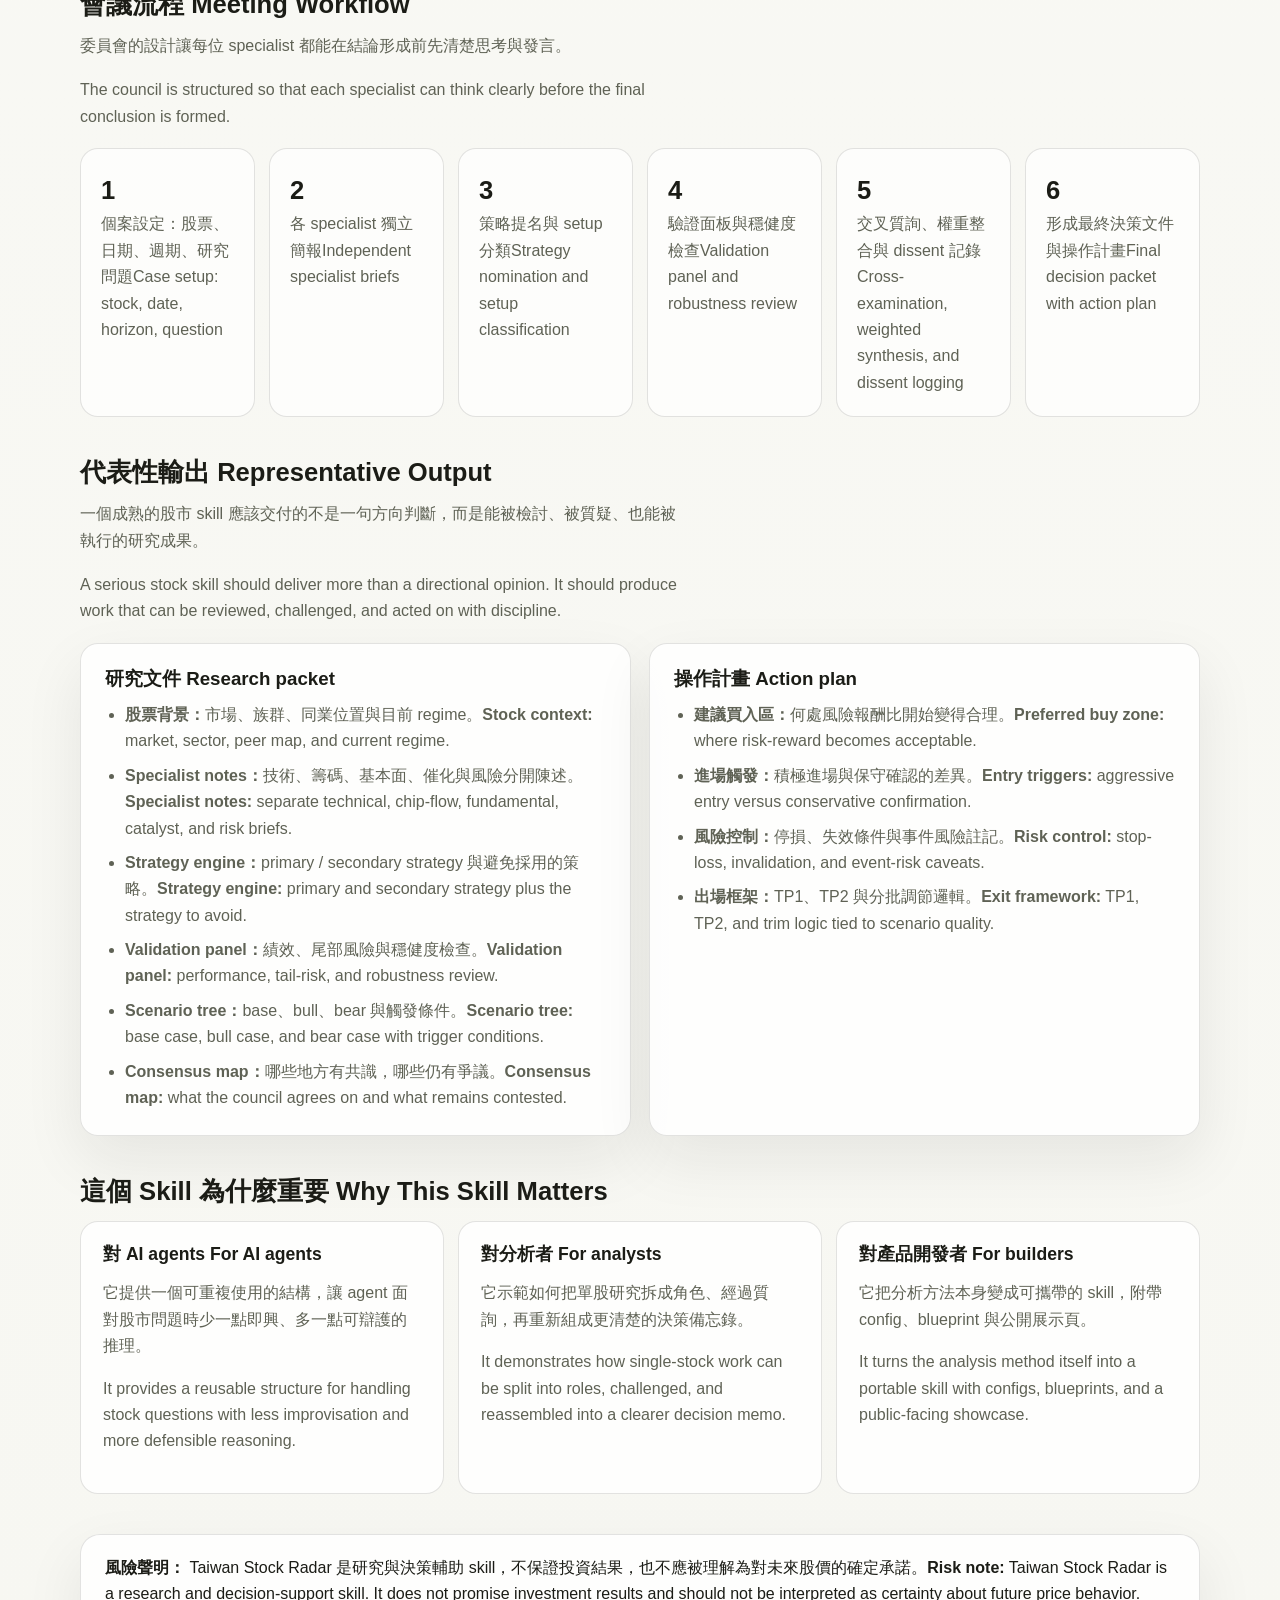
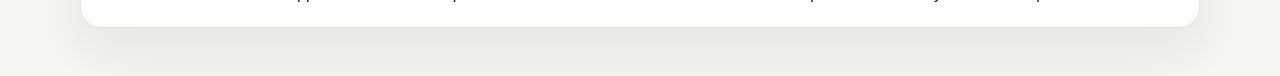
==== commit d4986575: "Upgrade strategy framework to v1.3" ====
--- a/docs/index.html
+++ b/docs/index.html
@@ -1,14 +1,14 @@
 <!DOCTYPE html>
-<html lang="en">
+<html lang="zh-Hant">
 <head>
   <meta charset="utf-8">
   <meta name="viewport" content="width=device-width, initial-scale=1">
-  <title>Taiwan Stock Radar | Single-stock multi-agent Taiwan equity skill</title>
-  <meta name="description" content="Taiwan Stock Radar is a professional single-stock Taiwan equity analysis skill for AI agents. It runs a multi-agent research council, compares specialist viewpoints, and returns trend scenarios, buy zones, sell zones, and invalidation.">
+  <title>Taiwan Stock Radar | 台灣股票雷達單股研究 AI Skill</title>
+  <meta name="description" content="Taiwan Stock Radar 是專為單一台股深度研判打造的策略增強 AI skill，透過正式研究會議完成策略選擇、驗證面板、趨勢預測、買入區、停損區、停利區與失效條件，並附英文翻譯。">
   <link rel="canonical" href="https://rabbit68116-ux.github.io/taiwan-stock-radar/">
   <meta property="og:type" content="website">
-  <meta property="og:title" content="Taiwan Stock Radar">
-  <meta property="og:description" content="A professional Taiwan stock skill centered on one-stock-at-a-time multi-agent research meetings.">
+  <meta property="og:title" content="Taiwan Stock Radar | 台灣股票雷達">
+  <meta property="og:description" content="以單股為核心的台股策略增強研究 skill，將 AI 分析提升為正式研討會議、策略選擇與決策文件。">
   <meta property="og:url" content="https://rabbit68116-ux.github.io/taiwan-stock-radar/">
   <meta property="og:image" content="https://rabbit68116-ux.github.io/taiwan-stock-radar/assets/og-card.svg">
   <link rel="icon" href="assets/logo.svg" type="image/svg+xml">
@@ -35,7 +35,7 @@
         "publisher": {
           "@id": "https://rabbit68116-ux.github.io/taiwan-stock-radar/#organization"
         },
-        "description": "A professional Taiwan stock skill website focused on single-stock multi-agent research."
+        "description": "Taiwan Stock Radar 是一個以單股為核心的台股策略增強研究網站，展示 AI analyst 如何對同一檔股票進行正式研討、策略選擇與決策整合。 Taiwan Stock Radar is a professional website for single-stock Taiwan equity analysis through a strategy-enhanced multi-agent research committee."
       },
       {
         "@type": "SoftwareApplication",
@@ -45,7 +45,7 @@
         "operatingSystem": "Web",
         "url": "https://rabbit68116-ux.github.io/taiwan-stock-radar/",
         "downloadUrl": "https://github.com/rabbit68116-ux/taiwan-stock-radar",
-        "description": "An open-source Taiwan equity analysis skill that runs a multi-agent research council for one selected stock and returns a structured decision packet."
+        "description": "Taiwan Stock Radar 是一個開源台股研究 skill，讓多位 specialist AI analyst 對同一檔股票開立正式會議，完成策略選擇、驗證面板、趨勢情境與操作計畫。 Taiwan Stock Radar is an open-source Taiwan equity research skill that stages a formal multi-agent meeting around one stock and returns strategy selection, validation panels, scenarios, action zones, and invalidation rules."
       }
     ]
   }
@@ -59,11 +59,26 @@
         <span>Taiwan Stock Radar</span>
       </a>
       <nav class="nav" aria-label="Primary">
-        <a href="./case-study.html">Case Study</a>
-        <a href="./faq.html">FAQ</a>
-        <a href="./methodology.html">Methodology</a>
-        <a href="./use-cases.html">Use Cases</a>
-        <a href="./docs.html">Knowledge Base</a>
+        <a href="./case-study.html">
+          案例頁
+          <span class="en-translation">Case Study</span>
+        </a>
+        <a href="./faq.html">
+          常見問題
+          <span class="en-translation">FAQ</span>
+        </a>
+        <a href="./methodology.html">
+          方法論
+          <span class="en-translation">Methodology</span>
+        </a>
+        <a href="./use-cases.html">
+          使用情境
+          <span class="en-translation">Use Cases</span>
+        </a>
+        <a href="./docs.html">
+          知識庫
+          <span class="en-translation">Knowledge Base</span>
+        </a>
       </nav>
     </div>
   </header>
@@ -72,50 +87,80 @@
     <section class="hero">
       <div class="hero-grid">
         <article class="hero-card">
-          <p class="eyebrow">Single-stock multi-agent Taiwan equity skill</p>
-          <h1>台灣股票雷達：讓多位 AI analyst 對同一檔股票開立正式研討會議</h1>
-          <p class="lead">Taiwan Stock Radar is a professional Taiwan equity skill built around one stock at a time. Instead of returning a shallow opinion, it convenes multiple specialist AI agents to debate trend structure, chip flow, fundamentals, catalysts, and risk.</p>
-          <p class="lead">最終輸出是一份可執行的單股決策文件，包含趨勢預測、情境分支、買入區、停損區、停利區、失效條件，以及會議中保留下來的反方意見。</p>
+          <p class="eyebrow">台股單股策略研究技能<span class="en-translation">Single-stock strategy committee skill for Taiwan equities</span></p>
+          <h1>台灣股票雷達：讓多位 AI analyst 對同一檔股票完成正式研討、策略選擇與驗證
+            <span class="en-translation">Taiwan Stock Radar turns one stock into a formal research and strategy committee with multiple specialist AI analysts.</span>
+          </h1>
+          <p class="lead">Taiwan Stock Radar 以單一台股為核心，不做空泛摘要，而是讓技術面、籌碼面、基本面、催化因子、風控、策略選擇與驗證角色先各自發言，再由主持 agent 整合出正式結論。</p>
+          <p class="lead en-translation">Taiwan Stock Radar is built around one Taiwan stock at a time. Instead of a shallow summary, it lets technical, chip-flow, fundamental, catalyst, risk, strategy-selection, and validation roles speak independently before a chair agent synthesizes the final verdict.</p>
+          <p class="lead">最終輸出是一份可執行的單股決策文件，包含策略模組、驗證面板、趨勢預測、情境分支、買入區、停損區、停利區、失效條件，以及會議中保留下來的反方意見。</p>
+          <p class="lead en-translation">The final output is an execution-aware decision packet with strategy modules, validation panels, trend scenarios, buy zones, stop-loss, targets, invalidation rules, and preserved dissent.</p>
           <div class="chip-row">
-            <span class="chip">Single-stock only</span>
-            <span class="chip">Multi-agent council</span>
-            <span class="chip">Taiwan market logic</span>
-            <span class="chip">Action-zone planning</span>
+            <span class="chip">單股研判<span class="en-translation">Single stock</span></span>
+            <span class="chip">策略委員會<span class="en-translation">Strategy committee</span></span>
+            <span class="chip">策略選擇<span class="en-translation">Strategy selection</span></span>
+            <span class="chip">驗證面板<span class="en-translation">Validation panel</span></span>
+            <span class="chip">台股邏輯<span class="en-translation">Taiwan market logic</span></span>
+            <span class="chip">操作區間規劃<span class="en-translation">Action-zone planning</span></span>
           </div>
           <div class="hero-actions">
-            <a class="button button-primary" href="./case-study.html">View case study</a>
-            <a class="button button-secondary" href="./methodology.html">View methodology</a>
-            <a class="button button-secondary" href="./docs.html">Open knowledge base</a>
-            <a class="button button-secondary" href="https://github.com/rabbit68116-ux/taiwan-stock-radar">View GitHub project</a>
+            <a class="button button-primary" href="./case-study.html">
+              查看案例頁
+              <span class="en-translation">Open case study</span>
+            </a>
+            <a class="button button-secondary" href="./methodology.html">
+              查看方法論
+              <span class="en-translation">View methodology</span>
+            </a>
+            <a class="button button-secondary" href="./docs.html">
+              開啟知識庫
+              <span class="en-translation">Open knowledge base</span>
+            </a>
+            <a class="button button-secondary" href="https://github.com/rabbit68116-ux/taiwan-stock-radar">
+              查看 GitHub 專案
+              <span class="en-translation">View GitHub project</span>
+            </a>
           </div>
         </article>
 
         <aside class="panel">
-          <h2>Exhibit Snapshot</h2>
+          <h2>展品摘要
+            <span class="en-translation">Exhibit Snapshot</span>
+          </h2>
           <div class="meta-list">
             <div>
-              <span class="label">Version</span>
-              <span class="value">v1.2</span>
-            </div>
-            <div>
-              <span class="label">Market</span>
-              <span class="value">Taiwan equities</span>
-            </div>
-            <div>
-              <span class="label">Primary mode</span>
-              <span class="value">Single-stock research council</span>
-            </div>
-            <div>
-              <span class="label">Agent model</span>
-              <span class="value">Weighted specialist personas</span>
-            </div>
-            <div>
-              <span class="label">Primary output</span>
-              <span class="value">Decision packet with action zones</span>
-            </div>
-            <div>
-              <span class="label">Last updated</span>
-              <span class="value">March 13, 2026</span>
+              <span class="label">版本<span class="en-translation">Version</span></span>
+              <span class="value">v1.3</span>
+            </div>
+            <div>
+              <span class="label">市場<span class="en-translation">Market</span></span>
+              <span class="value">台灣股票
+                <span class="en-translation">Taiwan equities</span>
+              </span>
+            </div>
+            <div>
+              <span class="label">主要模式<span class="en-translation">Primary mode</span></span>
+              <span class="value">單股策略研究委員會
+                <span class="en-translation">Single-stock strategy committee</span>
+              </span>
+            </div>
+            <div>
+              <span class="label">Agent 模型<span class="en-translation">Agent model</span></span>
+              <span class="value">8 位權重化 specialist personas
+                <span class="en-translation">8 weighted specialist personas</span>
+              </span>
+            </div>
+            <div>
+              <span class="label">主要輸出<span class="en-translation">Primary output</span></span>
+              <span class="value">決策文件 + 驗證面板
+                <span class="en-translation">Decision packet plus validation panel</span>
+              </span>
+            </div>
+            <div>
+              <span class="label">更新時間<span class="en-translation">Last updated</span></span>
+              <span class="value">2026 年 3 月 13 日
+                <span class="en-translation">March 13, 2026</span>
+              </span>
             </div>
           </div>
         </aside>
@@ -124,168 +169,280 @@
 
     <main>
       <section>
-        <h2>Project Statement</h2>
-        <p class="section-intro">Taiwan Stock Radar demonstrates how an AI stock skill can become more rigorous by splitting one difficult judgment into several specialist perspectives. The goal is not louder certainty. The goal is better process, clearer disagreement, and more useful action planning.</p>
+        <h2>專案定位
+          <span class="en-translation">Project Statement</span>
+        </h2>
+        <p class="section-intro">Taiwan Stock Radar 展示的是一種更成熟的股市 AI skill 工作方式。`v1.3` 把單股判斷拆成多個專業視角，再加入策略模組與驗證流程，整合成可執行結論。</p>
+        <p class="section-intro en-translation">Taiwan Stock Radar demonstrates a more mature stock-AI workflow. In `v1.3`, it breaks single-stock judgment into specialist perspectives and then adds strategy modules and validation before recombining them into an actionable conclusion.</p>
         <div class="grid">
           <article class="card">
-            <h3>One stock, not a noisy watchlist</h3>
-            <p>The `v1.2` product is explicitly centered on a chosen TWSE or TPEX name. It treats single-stock judgment as the main event rather than as a leftover note after a screen.</p>
-          </article>
-          <article class="card">
-            <h3>Multiple specialist AI analysts</h3>
-            <p>Technical, chip-flow, fundamental, catalyst, and risk perspectives are separated first, then synthesized by a chair agent into a final research verdict.</p>
-          </article>
-          <article class="card">
-            <h3>Visible disagreement</h3>
-            <p>The system is designed to preserve dissent when evidence is mixed. A professional output should show what could go wrong, not just what sounds attractive.</p>
-          </article>
-          <article class="card">
-            <h3>Decision-oriented output</h3>
-            <p>The final packet includes scenario framing, buy zones, stop-loss logic, take-profit ladders, and thesis-break conditions.</p>
+            <h3>不是雜訊 watchlist，而是一檔股票
+              <span class="en-translation">One stock, not a noisy watchlist</span>
+            </h3>
+            <p>`v1.3` 明確聚焦於一檔 TWSE 或 TPEX 股票，把單股判斷當成主體，並要求先選策略、再談執行。</p>
+            <p class="en-translation">`v1.3` is explicitly centered on one TWSE or TPEX stock at a time, treating single-stock judgment as the main event and requiring strategy selection before execution language.</p>
+          </article>
+          <article class="card">
+            <h3>多位 specialist AI analyst
+              <span class="en-translation">Multiple specialist AI analysts</span>
+            </h3>
+            <p>技術面、籌碼面、基本面、催化因子、風控、策略選擇與驗證先被分開，再交由主持 agent 整合成最終結論。</p>
+            <p class="en-translation">Technical, chip-flow, fundamental, catalyst, risk, strategy-selection, and validation perspectives are separated first, then synthesized by a chair agent into the final verdict.</p>
+          </article>
+          <article class="card">
+            <h3>保留分歧，而不是掩蓋矛盾
+              <span class="en-translation">Visible disagreement</span>
+            </h3>
+            <p>混合訊號應該降低信心，而不是被強行包成一段很順的敘事。這也是為什麼 final packet 會保留 dissent memo。</p>
+            <p class="en-translation">Mixed evidence should lower confidence instead of being flattened into a smooth narrative. That is why the final packet preserves dissent.</p>
+          </article>
+          <article class="card">
+            <h3>輸出以決策為中心
+              <span class="en-translation">Decision-oriented output</span>
+            </h3>
+            <p>結果不只是一句方向判斷，而是策略模組、驗證面板、情境分支、買入區、停損、停利階梯與 thesis-break 條件。</p>
+            <p class="en-translation">The result is more than a directional opinion. It includes strategy modules, validation panels, scenarios, buy zones, stop-loss logic, take-profit ladders, and thesis-break conditions.</p>
+          </article>
+        </div>
+      </section>
+
+      <section>
+        <h2>v1.3 策略加強版本
+          <span class="en-translation">v1.3 Strategy Enhancement</span>
+        </h2>
+        <p class="section-intro">這一版的核心不是增加更多形容詞，而是讓每個單股結論都多出「策略是否適配」與「驗證是否過關」兩道門。</p>
+        <p class="section-intro en-translation">The point of this release is not more adjectives. It is to add two extra gates to every single-stock call: strategy fit and validation quality.</p>
+        <div class="grid">
+          <article class="card">
+            <h3>六大策略模組
+              <span class="en-translation">Six strategy families</span>
+            </h3>
+            <p>系統不再只輸出多空觀點，還會在趨勢跟隨、相對強勢、突破、拉回、收縮轉擴張與戰術均值回歸之間做取捨。</p>
+            <p class="en-translation">The system no longer stops at a directional opinion. It selects among trend-following, relative strength, breakout, pullback, contraction-expansion, and tactical mean-reversion.</p>
+          </article>
+          <article class="card">
+            <h3>策略驗證面板
+              <span class="en-translation">Validation panel</span>
+            </h3>
+            <p>除了 thesis 本身，委員會還會檢查 `Sharpe`、`Sortino`、`Calmar`、`Profit Factor`、`CVaR` 與 `Deflated Sharpe Ratio`。</p>
+            <p class="en-translation">Beyond the thesis itself, the committee reviews `Sharpe`, `Sortino`, `Calmar`, `Profit Factor`, `CVaR`, and `Deflated Sharpe Ratio`.</p>
+          </article>
+          <article class="card">
+            <h3>新增兩位 specialist
+              <span class="en-translation">Two new specialists</span>
+            </h3>
+            <p>`Strategy Architect` 決定 setup 最適合怎麼做，`Quant Validation Analyst` 負責挑戰策略是否穩健。</p>
+            <p class="en-translation">The `Strategy Architect` decides how the setup should be traded, while the `Quant Validation Analyst` challenges whether the strategy is robust enough.</p>
+          </article>
+          <article class="card">
+            <h3>Crash guard 與降權規則
+              <span class="en-translation">Crash guards and downgrade rules</span>
+            </h3>
+            <p>高波動 regime、事件密度、流動性不足與 momentum crash 風險，都會讓 setup 降評甚至不建議交易。</p>
+            <p class="en-translation">High-volatility regimes, event density, thin liquidity, and momentum-crash risk can all downgrade or veto a setup.</p>
           </article>
         </div>
       </section>
 
       <section>
         <div class="quote">
-          <p><strong>Exhibit summary:</strong> Taiwan Stock Radar is a Taiwan-equity skill that turns one stock into a formal multi-agent research meeting and returns a structured decision packet with trend scenarios, action zones, and risk-aware dissent.</p>
-        </div>
-      </section>
-
-      <section>
-        <h2>Featured Case Study</h2>
-        <p class="section-intro">The public exhibit includes a full sample meeting output so visitors can see the product in its final form rather than only reading abstract descriptions.</p>
+          <p><strong>展品摘要：</strong> Taiwan Stock Radar 是一個面向台股的單股策略研究 skill，透過多 Agent 正式研討會議，輸出帶有策略選擇、驗證面板、趨勢情境、操作區間與風險反方意見的結構化決策文件。<span class="en-translation"><strong>Exhibit summary:</strong> Taiwan Stock Radar is a single-stock Taiwan-equity strategy skill that turns one stock into a formal multi-agent meeting and returns a structured decision packet with strategy selection, validation panels, scenarios, action zones, and risk-aware dissent.</span></p>
+        </div>
+      </section>
+
+      <section>
+        <h2>精選案例頁
+          <span class="en-translation">Featured Case Study</span>
+        </h2>
+        <p class="section-intro">公開網站提供完整案例頁，讓訪客直接看到產品最後會長成什麼樣，而不是只看抽象敘述。</p>
+        <p class="section-intro en-translation">The public site includes a full case-study page so visitors can see the product in its final form instead of only reading abstract descriptions.</p>
         <div class="split-grid">
           <article class="analysis-card">
-            <h3>What the page shows</h3>
+            <h3>案例頁會展示什麼
+              <span class="en-translation">What the page shows</span>
+            </h3>
             <ul>
-              <li>case setup and research objective</li>
-              <li>committee scorecard and weighted leaning</li>
-              <li>specialist agent briefs</li>
-              <li>entry / exit ladder and action map</li>
-              <li>dissent memo and scenario tree</li>
+              <li>委員會 verdict summary bar<span class="en-translation">Committee verdict summary bar</span></li>
+              <li>個案背景與研究問題<span class="en-translation">Case setup and research objective</span></li>
+              <li>strategy engine 與策略選擇<span class="en-translation">Strategy engine and strategy selection</span></li>
+              <li>committee scorecard 與權重傾向<span class="en-translation">Committee scorecard and weighted leaning</span></li>
+              <li>validation scorecard 與 robustness notes<span class="en-translation">Validation scorecard and robustness notes</span></li>
+              <li>不同週期的 forecast panel<span class="en-translation">Horizon-specific forecast panel</span></li>
+              <li>specialist agent 簡報<span class="en-translation">Specialist agent briefs</span></li>
+              <li>同業比較區塊<span class="en-translation">Peer comparison block</span></li>
+              <li>進出場階梯與操作地圖<span class="en-translation">Entry / exit ladder and action map</span></li>
+              <li>dissent memo 與 scenario tree<span class="en-translation">Dissent memo and scenario tree</span></li>
             </ul>
           </article>
           <article class="analysis-card">
-            <h3>Open the exhibit</h3>
-            <p>The case-study page is designed to feel like a polished internal memo turned into a public-facing product artifact.</p>
-            <p><a class="button button-primary" href="./case-study.html">Open case study</a></p>
-          </article>
-        </div>
-      </section>
-
-      <section>
-        <h2>Specialist Agent Council</h2>
-        <p class="section-intro">The system uses a weighted research council so that no single analytical style controls the entire conclusion.</p>
+            <h3>打開展品
+              <span class="en-translation">Open the exhibit</span>
+            </h3>
+            <p>這一頁被設計成像正式投研備忘錄的公開展品，而不是單純的內容頁。</p>
+            <p class="en-translation">The case-study page is designed to feel like a polished internal research memo turned into a public product artifact.</p>
+            <p><a class="button button-primary" href="./case-study.html">查看完整案例頁<span class="en-translation">Open case study</span></a></p>
+          </article>
+        </div>
+      </section>
+
+      <section>
+        <h2>Specialist Agent Council
+          <span class="en-translation">Specialist Agent Council</span>
+        </h2>
+        <p class="section-intro">系統使用帶權重的研究委員會，讓任何一種分析風格都不會單獨控制最終結論，並把策略選擇與驗證獨立成可見角色。</p>
+        <p class="section-intro en-translation">The system uses a weighted research committee so that no single analytical style controls the final conclusion, while strategy selection and validation remain visible roles.</p>
         <table>
           <thead>
             <tr>
-              <th>Agent</th>
-              <th>Primary responsibility</th>
-              <th>Weight</th>
+              <th>Agent 角色
+                <span class="en-translation">Agent</span>
+              </th>
+              <th>主要責任
+                <span class="en-translation">Primary responsibility</span>
+              </th>
+              <th>權重
+                <span class="en-translation">Weight</span>
+              </th>
             </tr>
           </thead>
           <tbody>
             <tr>
               <td>Chief Strategist</td>
-              <td>Leads the meeting, resolves conflicts, and writes the final synthesis.</td>
-              <td>0.24</td>
+              <td>主持會議、裁決衝突並撰寫最終綜合結論。<span class="en-translation">Leads the meeting, resolves conflicts, and writes the final synthesis.</span></td>
+              <td>0.18</td>
             </tr>
             <tr>
               <td>Technical Strategist</td>
-              <td>Judges multi-timeframe structure, support, resistance, and volume confirmation.</td>
-              <td>0.18</td>
+              <td>評估多週期趨勢、支撐壓力與量價結構。<span class="en-translation">Judges multi-timeframe structure, support, resistance, and volume confirmation.</span></td>
+              <td>0.16</td>
             </tr>
             <tr>
               <td>Chip Flow Analyst</td>
-              <td>Evaluates foreign flow, trust flow, financing pressure, and distribution risk.</td>
-              <td>0.18</td>
+              <td>觀察外資、投信、融資與籌碼分配風險。<span class="en-translation">Evaluates foreign flow, trust flow, financing pressure, and distribution risk.</span></td>
+              <td>0.14</td>
             </tr>
             <tr>
               <td>Fundamental Analyst</td>
-              <td>Tests revenue quality, earnings support, product cycle, and business narrative.</td>
-              <td>0.17</td>
+              <td>檢視月營收、獲利品質、產品週期與商業敘事。<span class="en-translation">Tests revenue quality, earnings support, product cycle, and business narrative.</span></td>
+              <td>0.14</td>
             </tr>
             <tr>
               <td>Catalyst Analyst</td>
-              <td>Tracks earnings, revenue-release windows, policy timing, and industry events.</td>
+              <td>追蹤法說、營收公告、政策與產業事件時點。<span class="en-translation">Tracks earnings, revenue-release windows, policy timing, and industry events.</span></td>
+              <td>0.10</td>
+            </tr>
+            <tr>
+              <td>Risk Manager</td>
+              <td>從流動性、波動與失效紀律挑戰 thesis。<span class="en-translation">Challenges the thesis through liquidity, volatility, and invalidation discipline.</span></td>
               <td>0.11</td>
             </tr>
             <tr>
-              <td>Risk Manager</td>
-              <td>Challenges the thesis through liquidity, volatility, and invalidation discipline.</td>
-              <td>0.12</td>
+              <td>Strategy Architect</td>
+              <td>判斷 setup 屬於哪一種策略模組，並檢查是否與當前 regime 相容。<span class="en-translation">Classifies the setup into a strategy family and checks whether it fits the current regime.</span></td>
+              <td>0.09</td>
+            </tr>
+            <tr>
+              <td>Quant Validation Analyst</td>
+              <td>以風險調整後報酬、尾部風險與穩健度檢查 thesis 是否足以執行。<span class="en-translation">Uses risk-adjusted returns, tail-risk, and robustness checks to judge whether the thesis is executable.</span></td>
+              <td>0.08</td>
             </tr>
           </tbody>
         </table>
       </section>
 
       <section>
-        <h2>Meeting Workflow</h2>
-        <p class="section-intro">The council is structured so that each specialist can think clearly before the final conclusion is formed.</p>
+        <h2>會議流程
+          <span class="en-translation">Meeting Workflow</span>
+        </h2>
+        <p class="section-intro">委員會的設計讓每位 specialist 都能在結論形成前先清楚思考與發言。</p>
+        <p class="section-intro en-translation">The council is structured so that each specialist can think clearly before the final conclusion is formed.</p>
         <div class="kpi-grid">
           <div class="kpi">
             <strong>1</strong>
-            <span class="muted">Case setup: stock, date, horizon, question</span>
+            <span class="muted">個案設定：股票、日期、週期、研究問題<span class="en-translation">Case setup: stock, date, horizon, question</span></span>
           </div>
           <div class="kpi">
             <strong>2</strong>
-            <span class="muted">Independent specialist briefs</span>
+            <span class="muted">各 specialist 獨立簡報<span class="en-translation">Independent specialist briefs</span></span>
           </div>
           <div class="kpi">
             <strong>3</strong>
-            <span class="muted">Cross-examination and conflict review</span>
+            <span class="muted">策略提名與 setup 分類<span class="en-translation">Strategy nomination and setup classification</span></span>
           </div>
           <div class="kpi">
             <strong>4</strong>
-            <span class="muted">Weighted consensus and dissent logging</span>
+            <span class="muted">驗證面板與穩健度檢查<span class="en-translation">Validation panel and robustness review</span></span>
           </div>
           <div class="kpi">
             <strong>5</strong>
-            <span class="muted">Final decision packet with action plan</span>
-          </div>
-        </div>
-      </section>
-
-      <section>
-        <h2>Representative Output</h2>
-        <p class="section-intro">A serious stock skill should deliver more than a directional opinion. It should produce work that can be reviewed, challenged, and acted on with discipline.</p>
+            <span class="muted">交叉質詢、權重整合與 dissent 記錄<span class="en-translation">Cross-examination, weighted synthesis, and dissent logging</span></span>
+          </div>
+          <div class="kpi">
+            <strong>6</strong>
+            <span class="muted">形成最終決策文件與操作計畫<span class="en-translation">Final decision packet with action plan</span></span>
+          </div>
+        </div>
+      </section>
+
+      <section>
+        <h2>代表性輸出
+          <span class="en-translation">Representative Output</span>
+        </h2>
+        <p class="section-intro">一個成熟的股市 skill 應該交付的不是一句方向判斷，而是能被檢討、被質疑、也能被執行的研究成果。</p>
+        <p class="section-intro en-translation">A serious stock skill should deliver more than a directional opinion. It should produce work that can be reviewed, challenged, and acted on with discipline.</p>
         <div class="split-grid">
           <article class="analysis-card">
-            <h3>Research packet</h3>
+            <h3>研究文件
+              <span class="en-translation">Research packet</span>
+            </h3>
             <ul>
-              <li><strong>Stock context:</strong> market, sector, peer map, and current regime.</li>
-              <li><strong>Specialist notes:</strong> separate technical, chip-flow, fundamental, catalyst, and risk briefs.</li>
-              <li><strong>Scenario tree:</strong> base case, bull case, and bear case with trigger conditions.</li>
-              <li><strong>Consensus map:</strong> what the council agrees on and what remains contested.</li>
+              <li><strong>股票背景：</strong>市場、族群、同業位置與目前 regime。<span class="en-translation"><strong>Stock context:</strong> market, sector, peer map, and current regime.</span></li>
+              <li><strong>Specialist notes：</strong>技術、籌碼、基本面、催化與風險分開陳述。<span class="en-translation"><strong>Specialist notes:</strong> separate technical, chip-flow, fundamental, catalyst, and risk briefs.</span></li>
+              <li><strong>Strategy engine：</strong>primary / secondary strategy 與避免採用的策略。<span class="en-translation"><strong>Strategy engine:</strong> primary and secondary strategy plus the strategy to avoid.</span></li>
+              <li><strong>Validation panel：</strong>績效、尾部風險與穩健度檢查。<span class="en-translation"><strong>Validation panel:</strong> performance, tail-risk, and robustness review.</span></li>
+              <li><strong>Scenario tree：</strong>base、bull、bear 與觸發條件。<span class="en-translation"><strong>Scenario tree:</strong> base case, bull case, and bear case with trigger conditions.</span></li>
+              <li><strong>Consensus map：</strong>哪些地方有共識，哪些仍有爭議。<span class="en-translation"><strong>Consensus map:</strong> what the council agrees on and what remains contested.</span></li>
             </ul>
           </article>
           <article class="analysis-card">
-            <h3>Action plan</h3>
+            <h3>操作計畫
+              <span class="en-translation">Action plan</span>
+            </h3>
             <ul>
-              <li><strong>Preferred buy zone:</strong> where risk-reward becomes acceptable.</li>
-              <li><strong>Entry triggers:</strong> aggressive entry vs conservative confirmation.</li>
-              <li><strong>Risk control:</strong> stop-loss, invalidation, and event-risk caveats.</li>
-              <li><strong>Exit framework:</strong> TP1, TP2, and trim logic tied to scenario quality.</li>
+              <li><strong>建議買入區：</strong>何處風險報酬比開始變得合理。<span class="en-translation"><strong>Preferred buy zone:</strong> where risk-reward becomes acceptable.</span></li>
+              <li><strong>進場觸發：</strong>積極進場與保守確認的差異。<span class="en-translation"><strong>Entry triggers:</strong> aggressive entry versus conservative confirmation.</span></li>
+              <li><strong>風險控制：</strong>停損、失效條件與事件風險註記。<span class="en-translation"><strong>Risk control:</strong> stop-loss, invalidation, and event-risk caveats.</span></li>
+              <li><strong>出場框架：</strong>TP1、TP2 與分批調節邏輯。<span class="en-translation"><strong>Exit framework:</strong> TP1, TP2, and trim logic tied to scenario quality.</span></li>
             </ul>
           </article>
         </div>
       </section>
 
       <section>
-        <h2>Why This Skill Matters</h2>
+        <h2>這個 Skill 為什麼重要
+          <span class="en-translation">Why This Skill Matters</span>
+        </h2>
         <div class="grid">
           <article class="card">
-            <h3>For AI agents</h3>
-            <p>It provides a reusable structure for handling stock questions with less improvisation and more defensible reasoning.</p>
-          </article>
-          <article class="card">
-            <h3>For analysts</h3>
-            <p>It demonstrates how single-stock work can be split into roles, challenged, and reassembled into a clearer decision memo.</p>
-          </article>
-          <article class="card">
-            <h3>For builders</h3>
-            <p>It turns the analysis method itself into a portable skill with configs, blueprints, and a public-facing showcase.</p>
+            <h3>對 AI agents
+              <span class="en-translation">For AI agents</span>
+            </h3>
+            <p>它提供一個可重複使用的結構，讓 agent 面對股市問題時少一點即興、多一點可辯護的推理。</p>
+            <p class="en-translation">It provides a reusable structure for handling stock questions with less improvisation and more defensible reasoning.</p>
+          </article>
+          <article class="card">
+            <h3>對分析者
+              <span class="en-translation">For analysts</span>
+            </h3>
+            <p>它示範如何把單股研究拆成角色、經過質詢，再重新組成更清楚的決策備忘錄。</p>
+            <p class="en-translation">It demonstrates how single-stock work can be split into roles, challenged, and reassembled into a clearer decision memo.</p>
+          </article>
+          <article class="card">
+            <h3>對產品開發者
+              <span class="en-translation">For builders</span>
+            </h3>
+            <p>它把分析方法本身變成可攜帶的 skill，附帶 config、blueprint 與公開展示頁。</p>
+            <p class="en-translation">It turns the analysis method itself into a portable skill with configs, blueprints, and a public-facing showcase.</p>
           </article>
         </div>
       </section>
@@ -293,7 +450,7 @@
 
     <footer class="footer">
       <div class="footer-card">
-        <p><strong>Risk note:</strong> Taiwan Stock Radar is a research and decision-support skill. It does not promise investment results and should not be interpreted as certainty about future price behavior.</p>
+        <p><strong>風險聲明：</strong> Taiwan Stock Radar 是研究與決策輔助 skill，不保證投資結果，也不應被理解為對未來股價的確定承諾。<span class="en-translation"><strong>Risk note:</strong> Taiwan Stock Radar is a research and decision-support skill. It does not promise investment results and should not be interpreted as certainty about future price behavior.</span></p>
       </div>
     </footer>
   </div>
